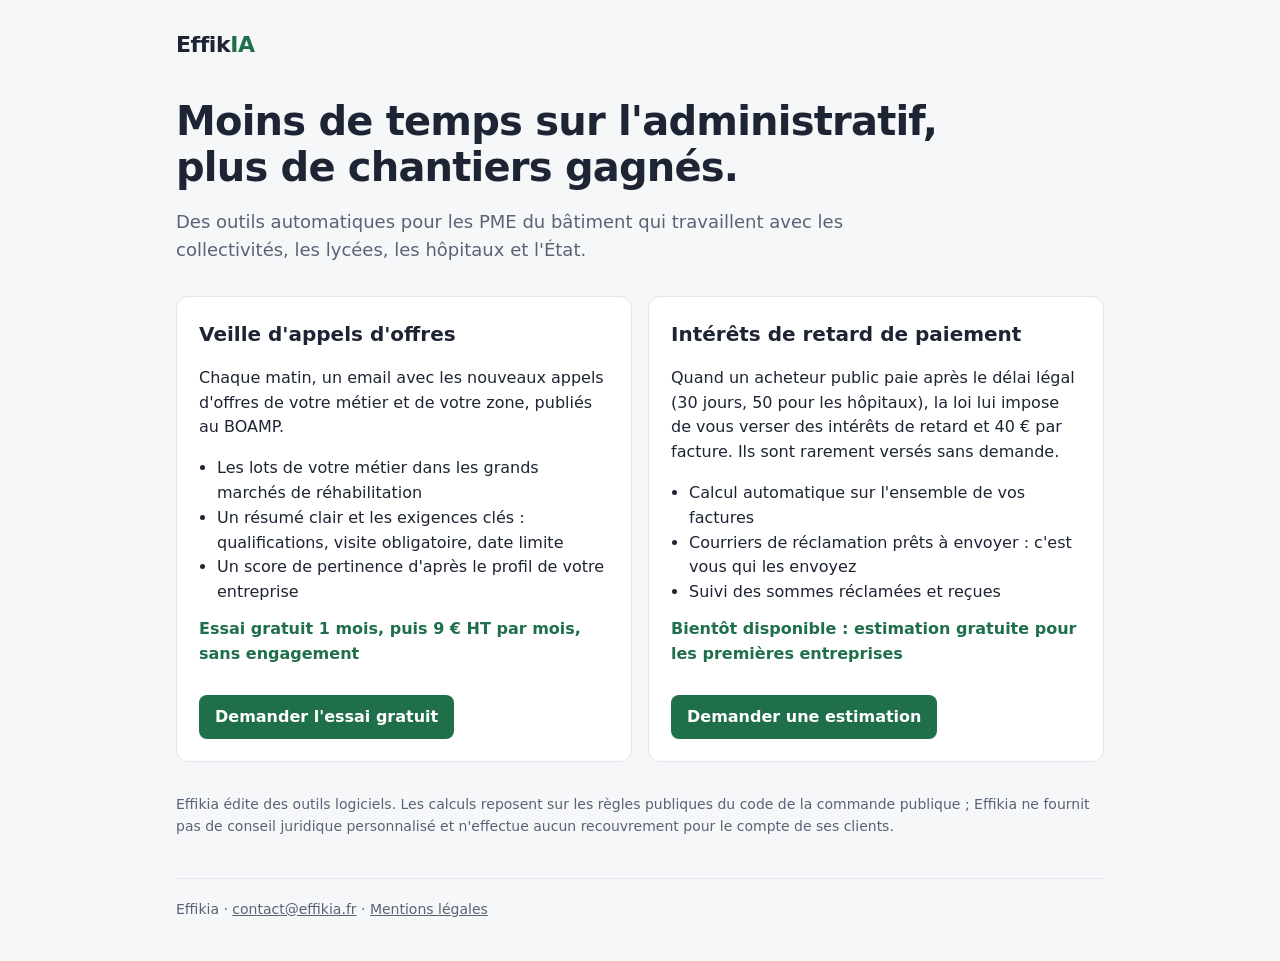
==== index.html @ 9fc9a914 "Add files via upload" ====
<!doctype html>
<html lang="fr">
<head>
<meta charset="utf-8"><meta name="viewport" content="width=device-width,initial-scale=1">
<title>Effikia</title>
<meta name="description" content="Des outils simples pour les PME du bâtiment qui travaillent avec le secteur public : veille d'appels d'offres et intérêts de retard de paiement.">
<link rel="stylesheet" href="style.css">
</head>
<body>
<div class="wrap">
<header><div class="logo">Effik<span>IA</span></div></header>

<h1>Moins de temps sur l'administratif,<br>plus de chantiers gagnés.</h1>
<p class="lead">Des outils automatiques pour les PME du bâtiment qui travaillent avec les collectivités, les lycées, les hôpitaux et l'État.</p>

<div class="grid">
  <section class="card">
    <h2>Veille d'appels d'offres</h2>
    <p>Chaque matin, un email avec les nouveaux appels d'offres de votre métier et de votre zone, publiés au BOAMP.</p>
    <ul>
      <li>Les lots de votre métier dans les grands marchés de réhabilitation</li>
      <li>Un résumé clair et les exigences clés : qualifications, visite obligatoire, date limite</li>
      <li>Un score de pertinence d'après le profil de votre entreprise</li>
    </ul>
    <p class="price">Essai gratuit 1 mois, puis 9 € HT par mois, sans engagement</p>
    <a class="btn" href="mailto:contact@effikia.fr?subject=Essai%20veille%20appels%20d'offres&body=M%C3%A9tier%20%3A%0AD%C3%A9partements%20%3A">Demander l'essai gratuit</a>
  </section>

  <section class="card">
    <h2>Intérêts de retard de paiement</h2>
    <p>Quand un acheteur public paie après le délai légal (30 jours, 50 pour les hôpitaux), la loi lui impose de vous verser des intérêts de retard et 40 € par facture. Ils sont rarement versés sans demande.</p>
    <ul>
      <li>Calcul automatique sur l'ensemble de vos factures</li>
      <li>Courriers de réclamation prêts à envoyer : c'est vous qui les envoyez</li>
      <li>Suivi des sommes réclamées et reçues</li>
    </ul>
    <p class="price">Bientôt disponible : estimation gratuite pour les premières entreprises</p>
    <a class="btn" href="mailto:contact@effikia.fr?subject=Estimation%20int%C3%A9r%C3%AAts%20de%20retard">Demander une estimation</a>
  </section>
</div>

<p class="note">Effikia édite des outils logiciels. Les calculs reposent sur les règles publiques du code de la commande publique ; Effikia ne fournit pas de conseil juridique personnalisé et n'effectue aucun recouvrement pour le compte de ses clients.</p>

<footer>
  Effikia · <a href="mailto:contact@effikia.fr">contact@effikia.fr</a> · <a href="mentions-legales.html">Mentions légales</a>
</footer>
</div>
</body>
</html>
---- style.css ----
:root{--bg:#f6f7f9;--card:#fff;--ink:#1d2433;--muted:#5a6275;--accent:#1f6f4a;--line:#e3e6ec}
@media (prefers-color-scheme:dark){:root{--bg:#12151b;--card:#1b2029;--ink:#e8ebf1;--muted:#a3abbb;--accent:#4cc38a;--line:#2a303b}}
*{box-sizing:border-box}body{margin:0;background:var(--bg);color:var(--ink);font:16px/1.55 system-ui,-apple-system,Segoe UI,Roboto,Arial,sans-serif}
.wrap{max-width:960px;margin:0 auto;padding:0 16px}header{padding:28px 0 8px}.logo{font-weight:800;font-size:22px;letter-spacing:-.02em}.logo span{color:var(--accent)}
h1{font-size:clamp(28px,5vw,40px);line-height:1.15;margin:28px 0 12px;letter-spacing:-.02em}.lead{font-size:18px;color:var(--muted);max-width:680px}
.grid{display:grid;grid-template-columns:repeat(auto-fit,minmax(280px,1fr));gap:16px;margin:32px 0}
.card{background:var(--card);border:1px solid var(--line);border-radius:12px;padding:22px}.card h2{margin:0 0 8px;font-size:20px}
.card ul{padding-left:18px;margin:10px 0}.price{font-weight:700;color:var(--accent);margin-top:12px}
.btn{display:inline-block;background:var(--accent);color:#fff;text-decoration:none;padding:10px 16px;border-radius:8px;font-weight:600;margin-top:12px}
.note{font-size:14px;color:var(--muted)}footer{border-top:1px solid var(--line);margin-top:40px;padding:20px 0 40px;font-size:14px;color:var(--muted)}
footer a{color:inherit}
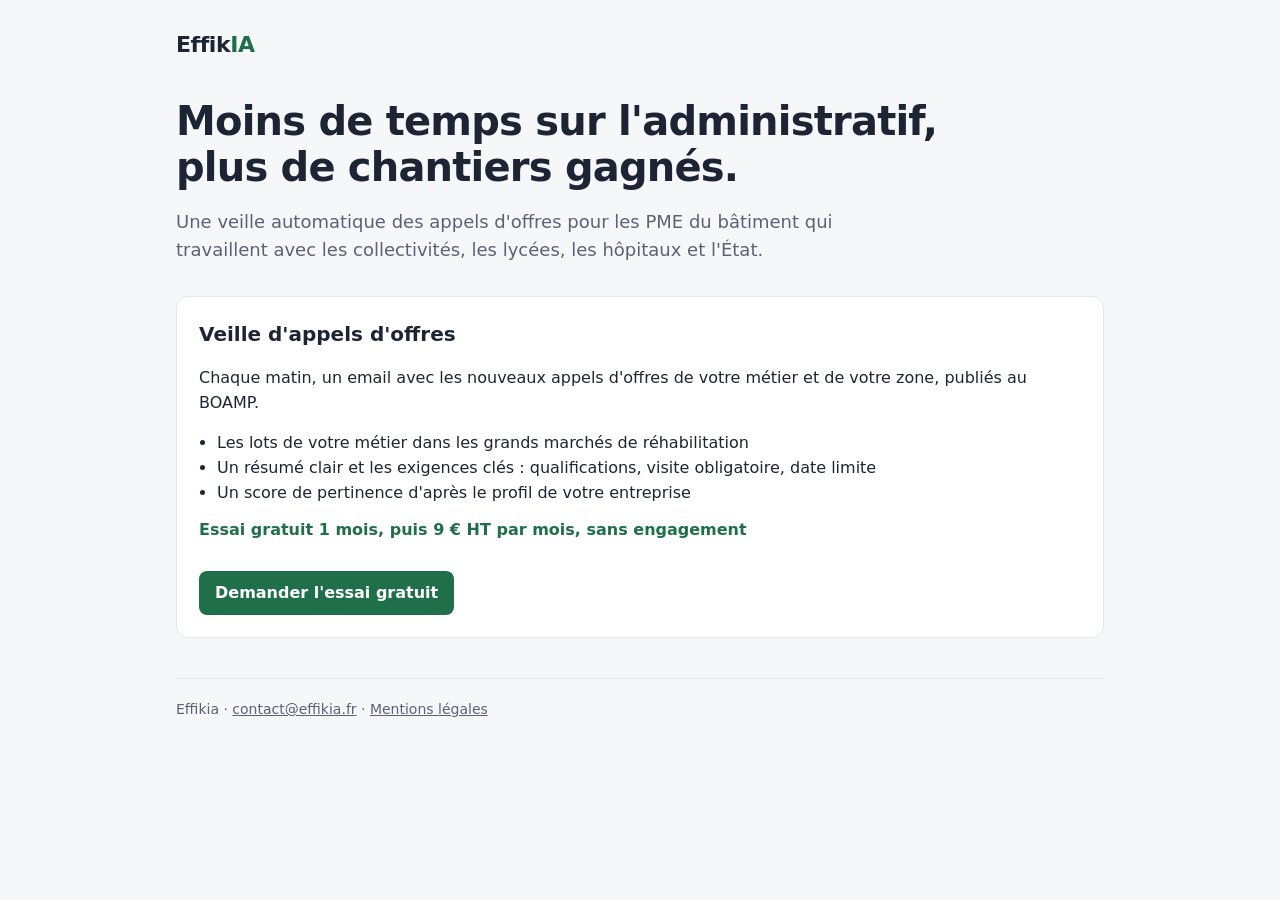
==== commit 647cc4dd: "Focus homepage on public tender monitoring" ====
--- a/index.html
+++ b/index.html
@@ -3,7 +3,7 @@
 <head>
 <meta charset="utf-8"><meta name="viewport" content="width=device-width,initial-scale=1">
 <title>Effikia</title>
-<meta name="description" content="Des outils simples pour les PME du bâtiment qui travaillent avec le secteur public : veille d'appels d'offres et intérêts de retard de paiement.">
+<meta name="description" content="Veille d'appels d'offres pour les PME du bâtiment : recevez chaque matin les opportunités de votre métier et de votre zone, résumées par IA.">
 <link rel="stylesheet" href="style.css">
 </head>
 <body>
@@ -11,7 +11,7 @@
 <header><div class="logo">Effik<span>IA</span></div></header>
 
 <h1>Moins de temps sur l'administratif,<br>plus de chantiers gagnés.</h1>
-<p class="lead">Des outils automatiques pour les PME du bâtiment qui travaillent avec les collectivités, les lycées, les hôpitaux et l'État.</p>
+<p class="lead">Une veille automatique des appels d'offres pour les PME du bâtiment qui travaillent avec les collectivités, les lycées, les hôpitaux et l'État.</p>
 
 <div class="grid">
   <section class="card">
@@ -26,20 +26,10 @@
     <a class="btn" href="mailto:contact@effikia.fr?subject=Essai%20veille%20appels%20d'offres&body=M%C3%A9tier%20%3A%0AD%C3%A9partements%20%3A">Demander l'essai gratuit</a>
   </section>
 
-  <section class="card">
-    <h2>Intérêts de retard de paiement</h2>
-    <p>Quand un acheteur public paie après le délai légal (30 jours, 50 pour les hôpitaux), la loi lui impose de vous verser des intérêts de retard et 40 € par facture. Ils sont rarement versés sans demande.</p>
-    <ul>
-      <li>Calcul automatique sur l'ensemble de vos factures</li>
-      <li>Courriers de réclamation prêts à envoyer : c'est vous qui les envoyez</li>
-      <li>Suivi des sommes réclamées et reçues</li>
-    </ul>
-    <p class="price">Bientôt disponible : estimation gratuite pour les premières entreprises</p>
-    <a class="btn" href="mailto:contact@effikia.fr?subject=Estimation%20int%C3%A9r%C3%AAts%20de%20retard">Demander une estimation</a>
-  </section>
+
 </div>
 
-<p class="note">Effikia édite des outils logiciels. Les calculs reposent sur les règles publiques du code de la commande publique ; Effikia ne fournit pas de conseil juridique personnalisé et n'effectue aucun recouvrement pour le compte de ses clients.</p>
+
 
 <footer>
   Effikia · <a href="mailto:contact@effikia.fr">contact@effikia.fr</a> · <a href="mentions-legales.html">Mentions légales</a>
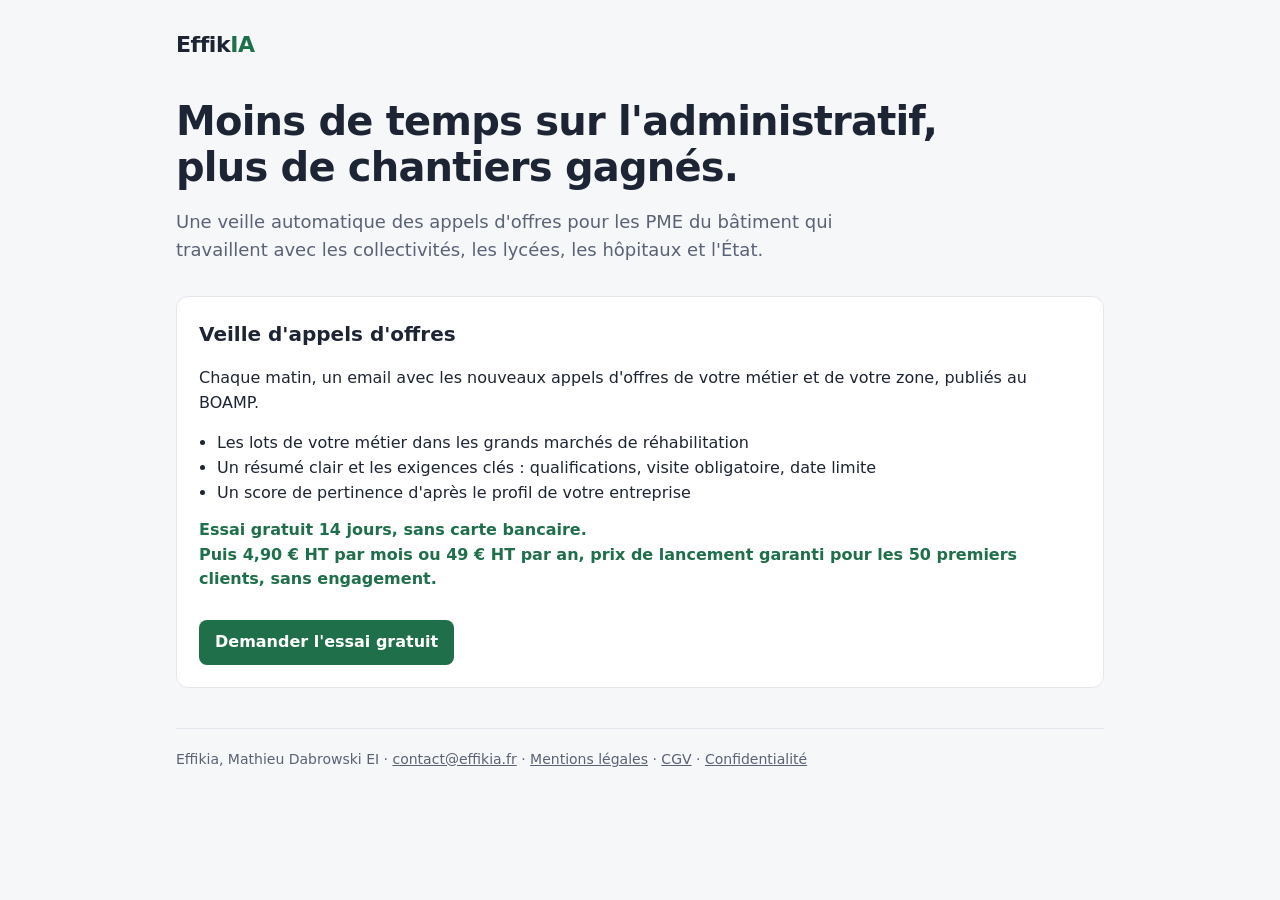
==== commit 3aed02d6: "Add CGV and privacy policy, update legal notice, launch price and footer links" ====
--- a/index.html
+++ b/index.html
@@ -22,7 +22,7 @@
       <li>Un résumé clair et les exigences clés : qualifications, visite obligatoire, date limite</li>
       <li>Un score de pertinence d'après le profil de votre entreprise</li>
     </ul>
-    <p class="price">Essai gratuit 1 mois, puis 9 € HT par mois, sans engagement</p>
+    <p class="price">Essai gratuit 14 jours, sans carte bancaire.<br>Puis 4,90 € HT par mois ou 49 € HT par an, prix de lancement garanti pour les 50 premiers clients, sans engagement.</p>
     <a class="btn" href="mailto:contact@effikia.fr?subject=Essai%20veille%20appels%20d'offres&body=M%C3%A9tier%20%3A%0AD%C3%A9partements%20%3A">Demander l'essai gratuit</a>
   </section>
 
@@ -32,7 +32,7 @@
 
 
 <footer>
-  Effikia · <a href="mailto:contact@effikia.fr">contact@effikia.fr</a> · <a href="mentions-legales.html">Mentions légales</a>
+  Effikia, Mathieu Dabrowski EI · <a href="mailto:contact@effikia.fr">contact@effikia.fr</a> · <a href="mentions-legales.html">Mentions légales</a> · <a href="cgv.html">CGV</a> · <a href="confidentialite.html">Confidentialité</a>
 </footer>
 </div>
 </body>
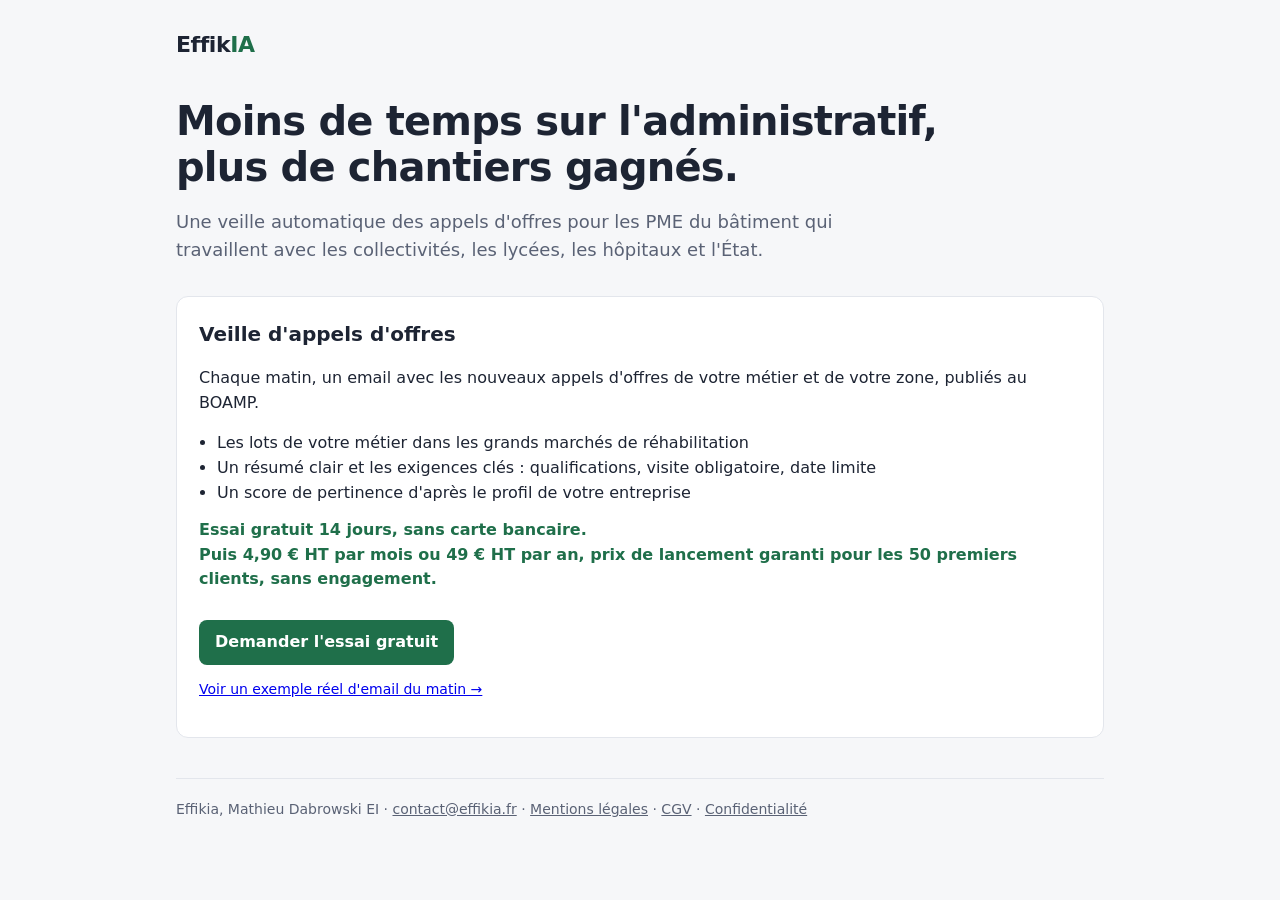
==== commit 0fbd9565: "Lien vers l'exemple réel d'email du matin" ====
--- a/index.html
+++ b/index.html
@@ -24,6 +24,7 @@
     </ul>
     <p class="price">Essai gratuit 14 jours, sans carte bancaire.<br>Puis 4,90 € HT par mois ou 49 € HT par an, prix de lancement garanti pour les 50 premiers clients, sans engagement.</p>
     <a class="btn" href="mailto:contact@effikia.fr?subject=Essai%20veille%20appels%20d'offres&body=M%C3%A9tier%20%3A%0AD%C3%A9partements%20%3A">Demander l'essai gratuit</a>
+    <p class="note"><a href="exemple.html">Voir un exemple réel d'email du matin →</a></p>
   </section>
 
 
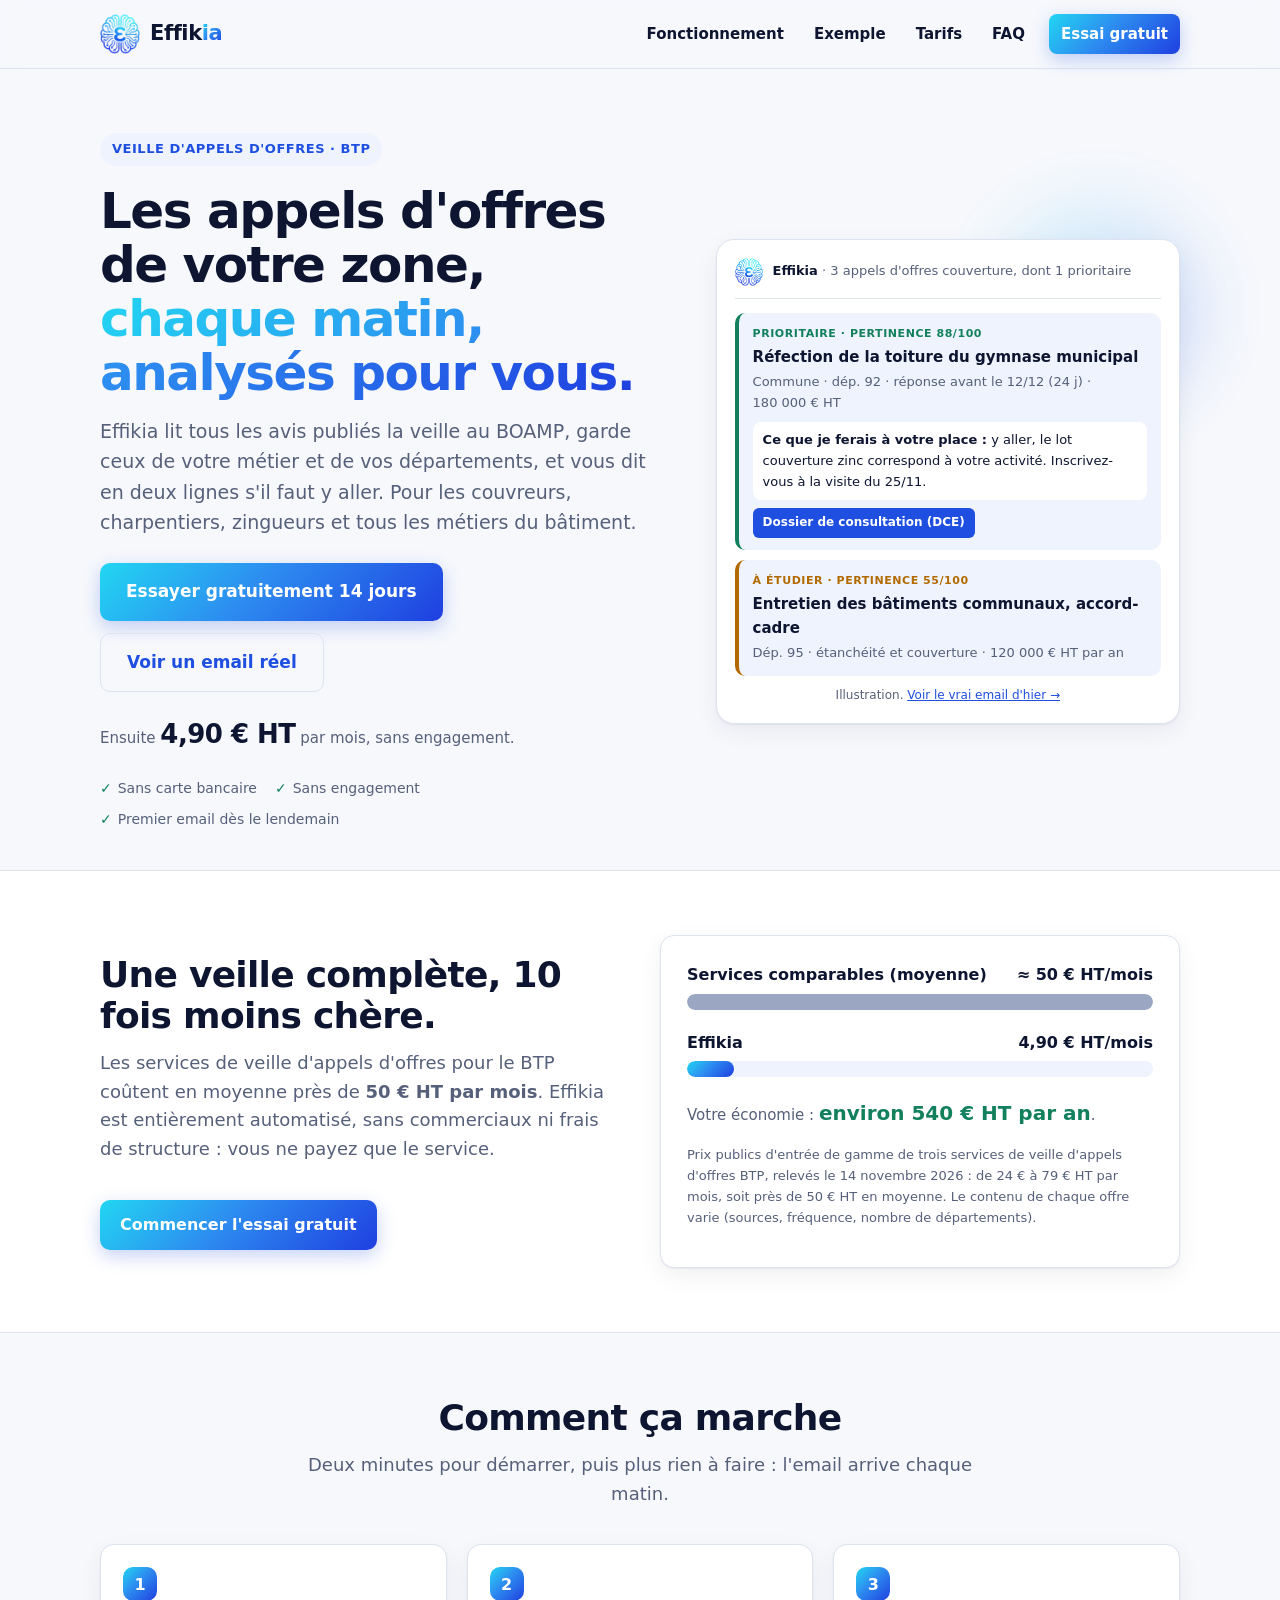
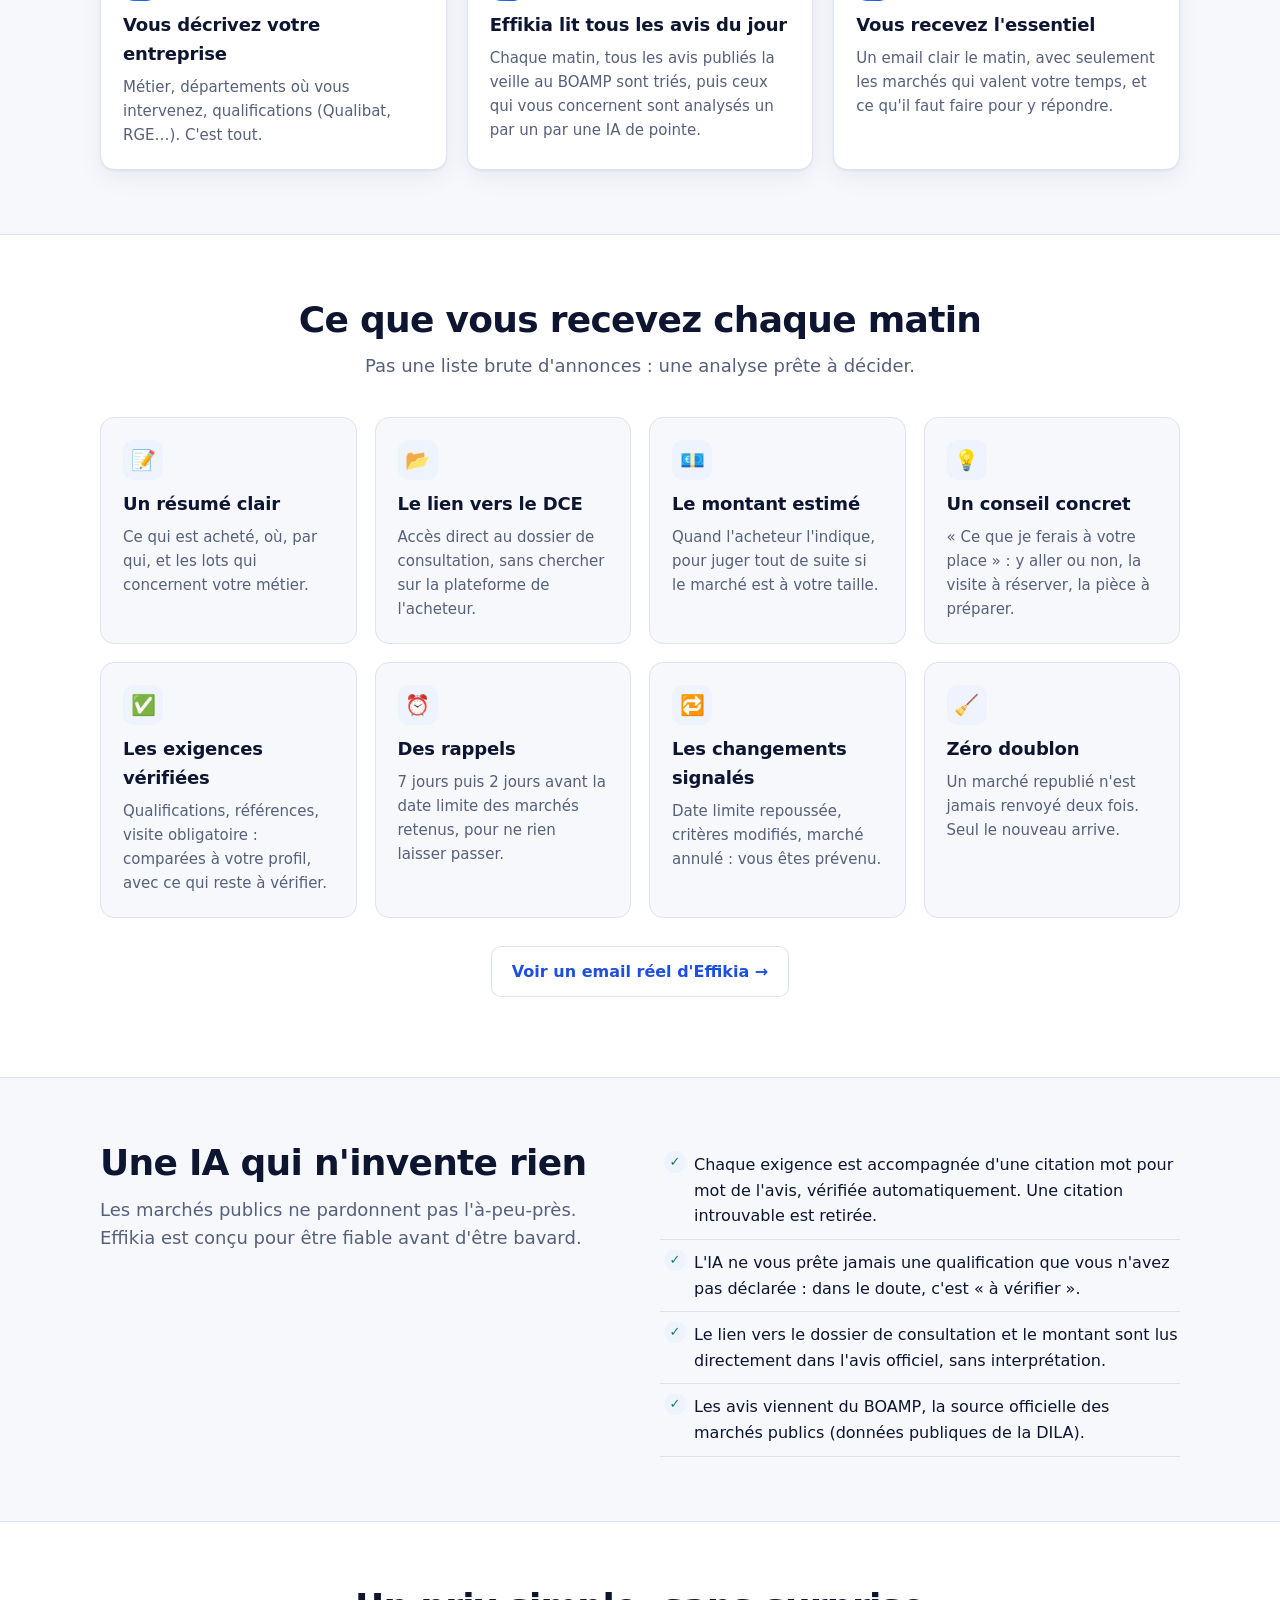
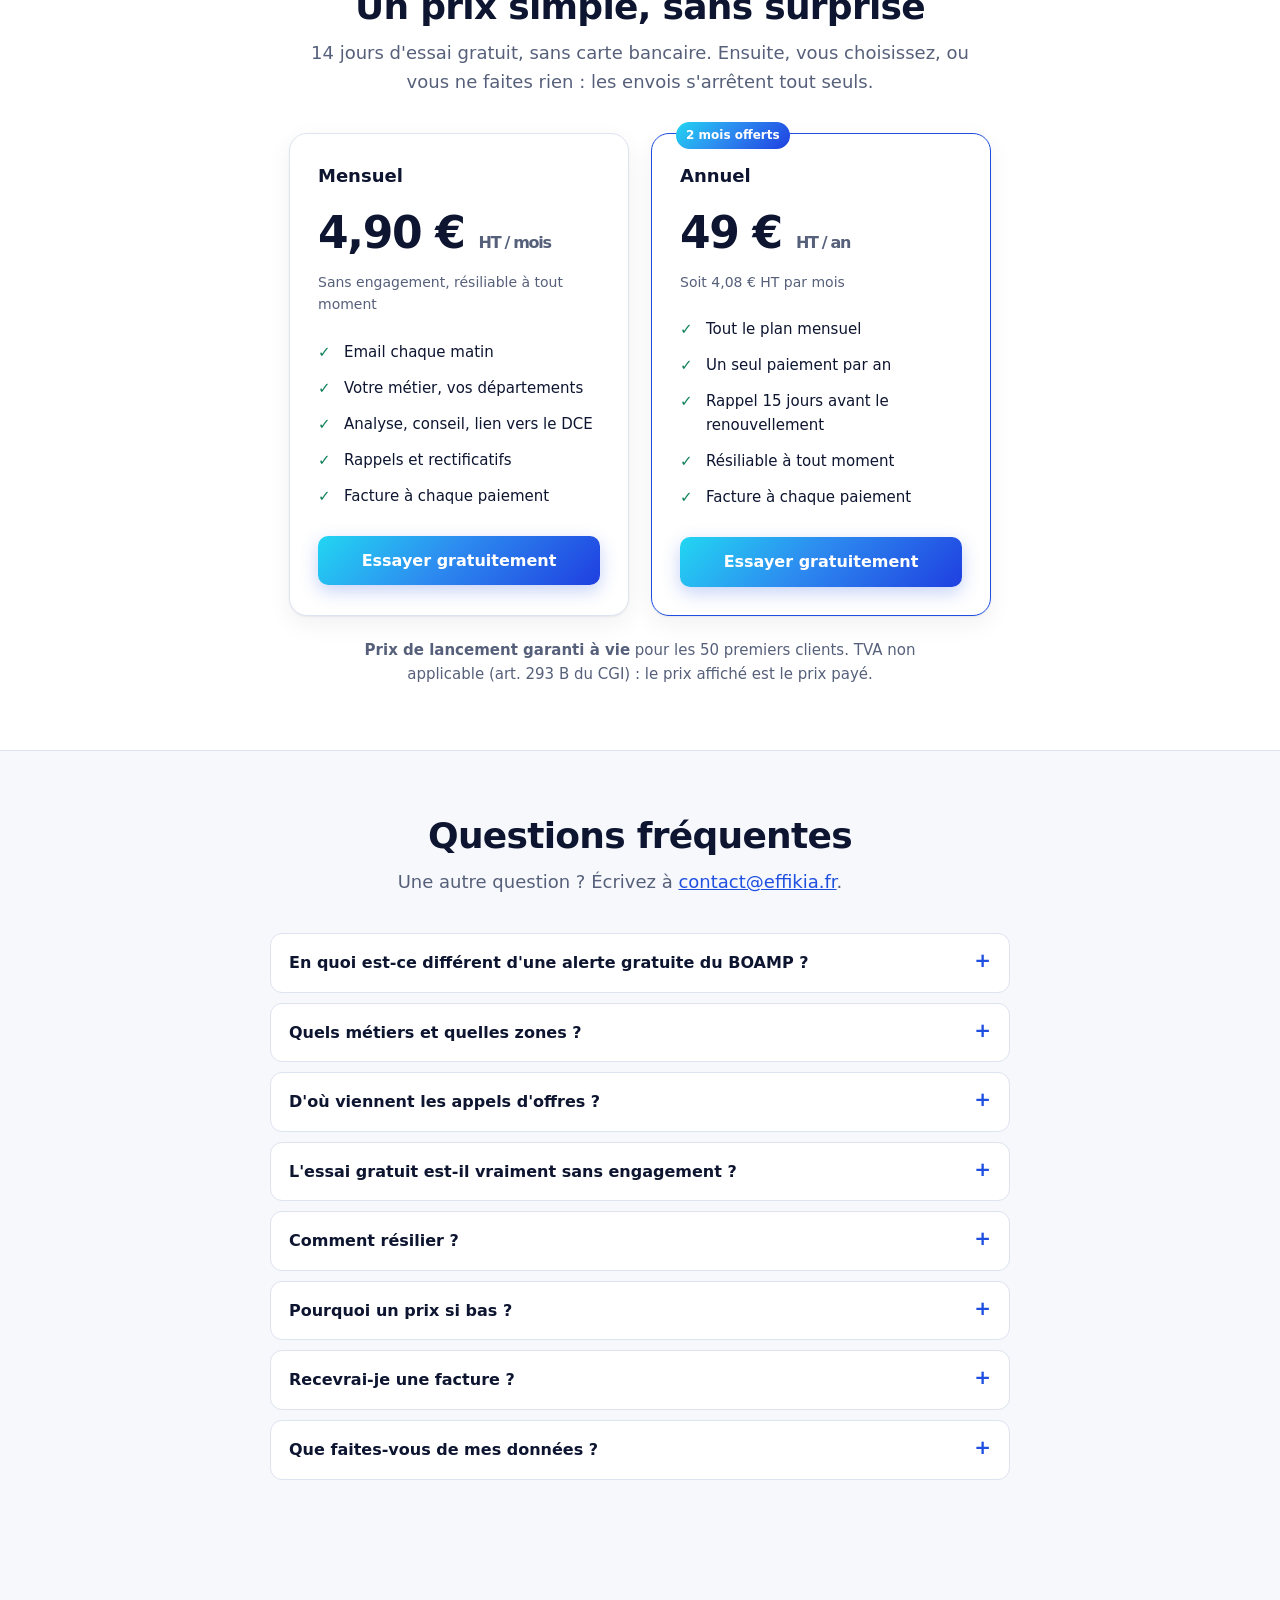
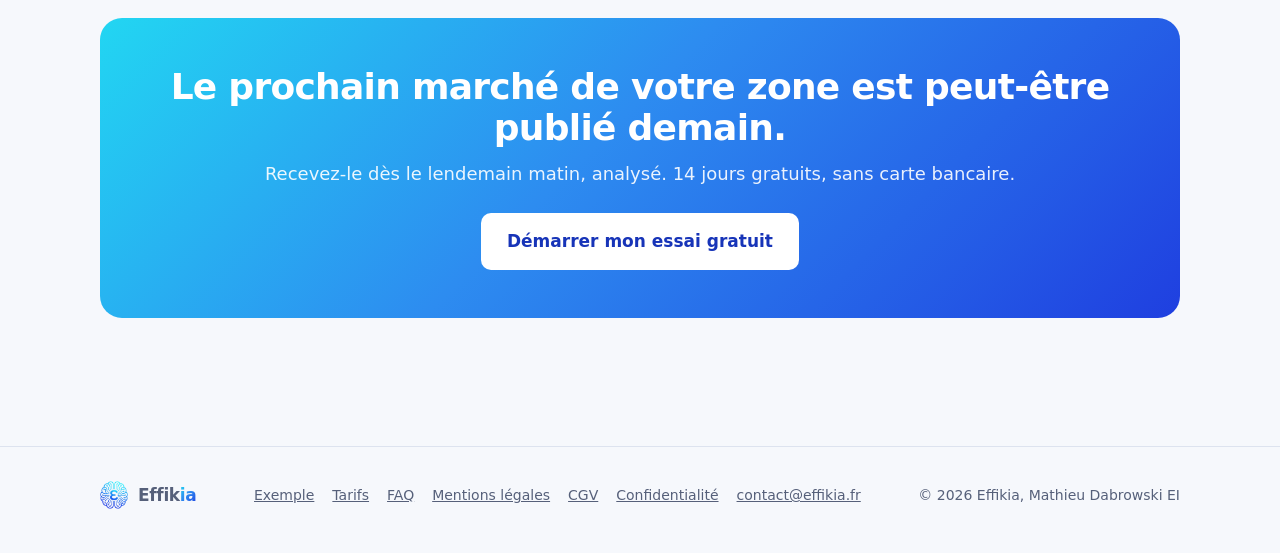
==== commit 93bcacee: "Nouvelle direction artistique : logo, navigation, comparaison de prix, page d'essai Co-Authored-By: " ====
--- a/index.html
+++ b/index.html
@@ -2,39 +2,200 @@
 <html lang="fr">
 <head>
 <meta charset="utf-8"><meta name="viewport" content="width=device-width,initial-scale=1">
-<title>Effikia</title>
-<meta name="description" content="Veille d'appels d'offres pour les PME du bâtiment : recevez chaque matin les opportunités de votre métier et de votre zone, résumées par IA.">
+<title>Effikia · Veille d'appels d'offres BTP à 4,90 € HT par mois</title>
+<meta name="description" content="Chaque matin, les appels d'offres publics de votre métier et de vos départements, analysés par IA : résumé, lien vers le dossier de consultation, exigences et conseil. 4,90 € HT par mois, essai gratuit 14 jours sans carte bancaire.">
+<link rel="icon" type="image/png" sizes="32x32" href="img/favicon-32.png">
+<link rel="apple-touch-icon" href="img/apple-touch-icon.png">
+<meta property="og:title" content="Effikia · Veille d'appels d'offres BTP à 4,90 € HT par mois">
+<meta property="og:description" content="Les appels d'offres de votre métier et de votre zone, chaque matin, analysés pour vous.">
+<meta property="og:image" content="https://effikia.fr/img/logo.png">
 <link rel="stylesheet" href="style.css">
 </head>
 <body>
-<div class="wrap">
-<header><div class="logo">Effik<span>IA</span></div></header>
-
-<h1>Moins de temps sur l'administratif,<br>plus de chantiers gagnés.</h1>
-<p class="lead">Une veille automatique des appels d'offres pour les PME du bâtiment qui travaillent avec les collectivités, les lycées, les hôpitaux et l'État.</p>
-
-<div class="grid">
-  <section class="card">
-    <h2>Veille d'appels d'offres</h2>
-    <p>Chaque matin, un email avec les nouveaux appels d'offres de votre métier et de votre zone, publiés au BOAMP.</p>
-    <ul>
-      <li>Les lots de votre métier dans les grands marchés de réhabilitation</li>
-      <li>Un résumé clair et les exigences clés : qualifications, visite obligatoire, date limite</li>
-      <li>Un score de pertinence d'après le profil de votre entreprise</li>
+<header class="site-header">
+  <div class="wrap">
+    <a class="brand" href="index.html"><img src="img/logo-96.png" alt="" width="40" height="40"><span>Effik<b>ia</b></span></a>
+    <input type="checkbox" id="menu" class="menu-toggle" aria-label="Ouvrir le menu">
+    <label for="menu" class="menu-btn" aria-hidden="true"><span></span><span></span><span></span></label>
+    <nav class="nav" aria-label="Navigation principale">
+      <a href="index.html#fonctionnement">Fonctionnement</a>
+      <a href="exemple.html">Exemple</a>
+      <a href="index.html#tarifs">Tarifs</a>
+      <a href="index.html#faq">FAQ</a>
+      <a class="btn" href="essai.html">Essai gratuit</a>
+    </nav>
+  </div>
+</header>
+
+<main>
+<section class="hero">
+  <div class="wrap">
+    <div>
+      <span class="eyebrow">Veille d'appels d'offres · BTP</span>
+      <h1>Les appels d'offres de votre zone, <span class="accent">chaque matin, analysés pour vous.</span></h1>
+      <p class="lead">Effikia lit tous les avis publiés la veille au BOAMP, garde ceux de votre métier et de vos départements, et vous dit en deux lignes s'il faut y aller. Pour les couvreurs, charpentiers, zingueurs et tous les métiers du bâtiment.</p>
+      <div class="cta-row">
+        <a class="btn lg" href="essai.html">Essayer gratuitement 14 jours</a>
+        <a class="btn ghost lg" href="exemple.html">Voir un email réel</a>
+      </div>
+      <p class="price-tag">Ensuite <strong>4,90&nbsp;€&nbsp;HT</strong> par mois, sans engagement.</p>
+      <ul class="reassure">
+        <li>Sans carte bancaire</li><li>Sans engagement</li><li>Premier email dès le lendemain</li>
+      </ul>
+    </div>
+    <div class="mock" aria-label="Aperçu d'un email du matin (illustration)">
+      <div class="mock-head"><img src="img/logo-96.png" alt=""><div><b>Effikia</b> · 3 appels d'offres couverture, dont 1 prioritaire</div></div>
+      <div class="tender">
+        <div class="tag">PRIORITAIRE · PERTINENCE 88/100</div>
+        <div class="t">Réfection de la toiture du gymnase municipal</div>
+        <div class="m">Commune · dép. 92 · réponse avant le 12/12 (24 j) · 180&nbsp;000&nbsp;€&nbsp;HT</div>
+        <div class="advice"><b>Ce que je ferais à votre place :</b> y aller, le lot couverture zinc correspond à votre activité. Inscrivez-vous à la visite du 25/11.</div>
+        <span class="dce">Dossier de consultation (DCE)</span>
+      </div>
+      <div class="tender warn">
+        <div class="tag">À ÉTUDIER · PERTINENCE 55/100</div>
+        <div class="t">Entretien des bâtiments communaux, accord-cadre</div>
+        <div class="m">Dép. 95 · étanchéité et couverture · 120&nbsp;000&nbsp;€&nbsp;HT par an</div>
+      </div>
+      <p class="mock-note">Illustration. <a href="exemple.html">Voir le vrai email d'hier →</a></p>
+    </div>
+  </div>
+</section>
+
+<section class="block alt" id="prix">
+  <div class="wrap compare">
+    <div>
+      <h2>Une veille complète, 10 fois moins chère.</h2>
+      <p class="section-lead">Les services de veille d'appels d'offres pour le BTP coûtent en moyenne près de <strong>50&nbsp;€&nbsp;HT par mois</strong>. Effikia est entièrement automatisé, sans commerciaux ni frais de structure : vous ne payez que le service.</p>
+      <a class="btn" href="essai.html">Commencer l'essai gratuit</a>
+    </div>
+    <div class="bars">
+      <div class="bar">
+        <div class="bar-label"><span>Services comparables (moyenne)</span><span>≈ 50&nbsp;€&nbsp;HT/mois</span></div>
+        <div class="bar-track"><div class="bar-fill" style="width:100%"></div></div>
+      </div>
+      <div class="bar">
+        <div class="bar-label"><span>Effikia</span><span>4,90&nbsp;€&nbsp;HT/mois</span></div>
+        <div class="bar-track"><div class="bar-fill us" style="width:10%"></div></div>
+      </div>
+      <p class="saving">Votre économie : <strong>environ 540&nbsp;€&nbsp;HT par an</strong>.</p>
+      <p class="fineprint">Prix publics d'entrée de gamme de trois services de veille d'appels d'offres BTP, relevés le 14&nbsp;novembre&nbsp;2026 : de 24&nbsp;€ à 79&nbsp;€ HT par mois, soit près de 50&nbsp;€ HT en moyenne. Le contenu de chaque offre varie (sources, fréquence, nombre de départements).</p>
+    </div>
+  </div>
+</section>
+
+<section class="block" id="fonctionnement">
+  <div class="wrap">
+    <div class="center">
+      <h2>Comment ça marche</h2>
+      <p class="section-lead">Deux minutes pour démarrer, puis plus rien à faire : l'email arrive chaque matin.</p>
+    </div>
+    <div class="grid3">
+      <div class="card"><div class="num">1</div><h3>Vous décrivez votre entreprise</h3><p>Métier, départements où vous intervenez, qualifications (Qualibat, RGE…). C'est tout.</p></div>
+      <div class="card"><div class="num">2</div><h3>Effikia lit tous les avis du jour</h3><p>Chaque matin, tous les avis publiés la veille au BOAMP sont triés, puis ceux qui vous concernent sont analysés un par un par une IA de pointe.</p></div>
+      <div class="card"><div class="num">3</div><h3>Vous recevez l'essentiel</h3><p>Un email clair le matin, avec seulement les marchés qui valent votre temps, et ce qu'il faut faire pour y répondre.</p></div>
+    </div>
+  </div>
+</section>
+
+<section class="block alt" id="contenu">
+  <div class="wrap">
+    <div class="center">
+      <h2>Ce que vous recevez chaque matin</h2>
+      <p class="section-lead">Pas une liste brute d'annonces : une analyse prête à décider.</p>
+    </div>
+    <div class="grid4">
+      <div class="card"><div class="ico">📝</div><h3>Un résumé clair</h3><p>Ce qui est acheté, où, par qui, et les lots qui concernent votre métier.</p></div>
+      <div class="card"><div class="ico">📂</div><h3>Le lien vers le DCE</h3><p>Accès direct au dossier de consultation, sans chercher sur la plateforme de l'acheteur.</p></div>
+      <div class="card"><div class="ico">💶</div><h3>Le montant estimé</h3><p>Quand l'acheteur l'indique, pour juger tout de suite si le marché est à votre taille.</p></div>
+      <div class="card"><div class="ico">💡</div><h3>Un conseil concret</h3><p>« Ce que je ferais à votre place » : y aller ou non, la visite à réserver, la pièce à préparer.</p></div>
+      <div class="card"><div class="ico">✅</div><h3>Les exigences vérifiées</h3><p>Qualifications, références, visite obligatoire : comparées à votre profil, avec ce qui reste à vérifier.</p></div>
+      <div class="card"><div class="ico">⏰</div><h3>Des rappels</h3><p>7 jours puis 2 jours avant la date limite des marchés retenus, pour ne rien laisser passer.</p></div>
+      <div class="card"><div class="ico">🔁</div><h3>Les changements signalés</h3><p>Date limite repoussée, critères modifiés, marché annulé : vous êtes prévenu.</p></div>
+      <div class="card"><div class="ico">🧹</div><h3>Zéro doublon</h3><p>Un marché republié n'est jamais renvoyé deux fois. Seul le nouveau arrive.</p></div>
+    </div>
+    <p class="center" style="margin-top:28px"><a class="btn ghost" href="exemple.html">Voir un email réel d'Effikia →</a></p>
+  </div>
+</section>
+
+<section class="block" id="fiabilite">
+  <div class="wrap trust">
+    <div>
+      <h2>Une IA qui n'invente rien</h2>
+      <p class="section-lead">Les marchés publics ne pardonnent pas l'à-peu-près. Effikia est conçu pour être fiable avant d'être bavard.</p>
+    </div>
+    <ul class="checklist">
+      <li>Chaque exigence est accompagnée d'une citation mot pour mot de l'avis, vérifiée automatiquement. Une citation introuvable est retirée.</li>
+      <li>L'IA ne vous prête jamais une qualification que vous n'avez pas déclarée : dans le doute, c'est « à vérifier ».</li>
+      <li>Le lien vers le dossier de consultation et le montant sont lus directement dans l'avis officiel, sans interprétation.</li>
+      <li>Les avis viennent du BOAMP, la source officielle des marchés publics (données publiques de la DILA).</li>
     </ul>
-    <p class="price">Essai gratuit 14 jours, sans carte bancaire.<br>Puis 4,90 € HT par mois ou 49 € HT par an, prix de lancement garanti pour les 50 premiers clients, sans engagement.</p>
-    <a class="btn" href="mailto:contact@effikia.fr?subject=Essai%20veille%20appels%20d'offres&body=M%C3%A9tier%20%3A%0AD%C3%A9partements%20%3A">Demander l'essai gratuit</a>
-    <p class="note"><a href="exemple.html">Voir un exemple réel d'email du matin →</a></p>
-  </section>
-
-
-</div>
-
-
-
-<footer>
-  Effikia, Mathieu Dabrowski EI · <a href="mailto:contact@effikia.fr">contact@effikia.fr</a> · <a href="mentions-legales.html">Mentions légales</a> · <a href="cgv.html">CGV</a> · <a href="confidentialite.html">Confidentialité</a>
+  </div>
+</section>
+
+<section class="block alt" id="tarifs">
+  <div class="wrap">
+    <div class="center">
+      <h2>Un prix simple, sans surprise</h2>
+      <p class="section-lead">14 jours d'essai gratuit, sans carte bancaire. Ensuite, vous choisissez, ou vous ne faites rien : les envois s'arrêtent tout seuls.</p>
+    </div>
+    <div class="plans">
+      <div class="plan">
+        <h3>Mensuel</h3>
+        <p class="amount">4,90&nbsp;€ <small>HT / mois</small></p>
+        <p class="sub">Sans engagement, résiliable à tout moment</p>
+        <ul><li>Email chaque matin</li><li>Votre métier, vos départements</li><li>Analyse, conseil, lien vers le DCE</li><li>Rappels et rectificatifs</li><li>Facture à chaque paiement</li></ul>
+        <a class="btn" href="essai.html">Essayer gratuitement</a>
+      </div>
+      <div class="plan best">
+        <span class="badge">2 mois offerts</span>
+        <h3>Annuel</h3>
+        <p class="amount">49&nbsp;€ <small>HT / an</small></p>
+        <p class="sub">Soit 4,08&nbsp;€ HT par mois</p>
+        <ul><li>Tout le plan mensuel</li><li>Un seul paiement par an</li><li>Rappel 15 jours avant le renouvellement</li><li>Résiliable à tout moment</li><li>Facture à chaque paiement</li></ul>
+        <a class="btn" href="essai.html">Essayer gratuitement</a>
+      </div>
+    </div>
+    <p class="launch"><strong>Prix de lancement garanti à vie</strong> pour les 50 premiers clients. TVA non applicable (art. 293 B du CGI) : le prix affiché est le prix payé.</p>
+  </div>
+</section>
+
+<section class="block" id="faq">
+  <div class="wrap narrow faq">
+    <h2 class="center">Questions fréquentes</h2>
+    <p class="section-lead center">Une autre question ? Écrivez à <a href="mailto:contact@effikia.fr">contact@effikia.fr</a>.</p>
+    <details><summary>En quoi est-ce différent d'une alerte gratuite du BOAMP ?</summary><p>Une alerte gratuite envoie tout ce qui contient un mot-clé, y compris les marchés hors de votre zone, trop gros ou sans rapport avec votre métier. Effikia lit chaque avis, écarte ce qui ne vous concerne pas, et vous explique pourquoi les autres valent le coup, avec le lien vers le dossier et ce qu'il faut préparer.</p></details>
+    <details><summary>Quels métiers et quelles zones ?</summary><p>Effikia est spécialisé dans la couverture, la charpente et la zinguerie, et couvre aussi le bâtiment tous métiers. Vous choisissez jusqu'à 15 départements, en France métropolitaine et dans les départements d'outre-mer.</p></details>
+    <details><summary>D'où viennent les appels d'offres ?</summary><p>Du BOAMP, le Bulletin officiel des annonces des marchés publics, où sont publiés les marchés publics à partir de 90&nbsp;000&nbsp;€ HT ainsi que de nombreux marchés plus petits. Ce sont des données publiques de la DILA.</p></details>
+    <details><summary>L'essai gratuit est-il vraiment sans engagement ?</summary><p>Oui. Aucune carte bancaire n'est demandée. Deux jours avant la fin, vous recevez un bilan de votre essai. Si vous ne souhaitez pas continuer, il n'y a rien à faire : les envois s'arrêtent d'eux-mêmes.</p></details>
+    <details><summary>Comment résilier ?</summary><p>À tout moment : le lien « Me désabonner » en bas de chaque email prépare la demande, il suffit de l'envoyer. Les abonnés peuvent aussi résilier depuis leur espace de gestion d'abonnement. La résiliation prend effet à la fin de la période déjà payée.</p></details>
+    <details><summary>Pourquoi un prix si bas ?</summary><p>Parce qu'Effikia est entièrement automatisé : pas de commerciaux, pas de bureaux, pas de frais d'agence. Une même analyse d'avis sert à plusieurs entreprises, ce qui divise les coûts. Vous ne payez que le service.</p></details>
+    <details><summary>Recevrai-je une facture ?</summary><p>Oui, une facture conforme est envoyée automatiquement à chaque paiement, par carte bancaire via Stripe.</p></details>
+    <details><summary>Que faites-vous de mes données ?</summary><p>Elles servent uniquement à préparer votre email : elles ne sont jamais vendues. Le détail figure dans notre <a href="confidentialite.html">politique de confidentialité</a>.</p></details>
+  </div>
+</section>
+
+<section class="block">
+  <div class="wrap">
+    <div class="final">
+      <h2>Le prochain marché de votre zone est peut-être publié demain.</h2>
+      <p>Recevez-le dès le lendemain matin, analysé. 14 jours gratuits, sans carte bancaire.</p>
+      <a class="btn lg" href="essai.html">Démarrer mon essai gratuit</a>
+    </div>
+  </div>
+</section>
+</main>
+
+<footer class="site-footer">
+  <div class="wrap">
+    <a class="brand" href="index.html"><img src="img/logo-96.png" alt="" width="28" height="28"><span>Effik<b>ia</b></span></a>
+    <nav aria-label="Liens légaux">
+      <a href="exemple.html">Exemple</a><a href="index.html#tarifs">Tarifs</a><a href="index.html#faq">FAQ</a>
+      <a href="mentions-legales.html">Mentions légales</a><a href="cgv.html">CGV</a><a href="confidentialite.html">Confidentialité</a>
+      <a href="mailto:contact@effikia.fr">contact@effikia.fr</a>
+    </nav>
+    <span>© 2026 Effikia, Mathieu Dabrowski EI</span>
+  </div>
 </footer>
-</div>
 </body>
 </html>
--- a/style.css
+++ b/style.css
@@ -1,11 +1,187 @@
-:root{--bg:#f6f7f9;--card:#fff;--ink:#1d2433;--muted:#5a6275;--accent:#1f6f4a;--line:#e3e6ec}
-@media (prefers-color-scheme:dark){:root{--bg:#12151b;--card:#1b2029;--ink:#e8ebf1;--muted:#a3abbb;--accent:#4cc38a;--line:#2a303b}}
-*{box-sizing:border-box}body{margin:0;background:var(--bg);color:var(--ink);font:16px/1.55 system-ui,-apple-system,Segoe UI,Roboto,Arial,sans-serif}
-.wrap{max-width:960px;margin:0 auto;padding:0 16px}header{padding:28px 0 8px}.logo{font-weight:800;font-size:22px;letter-spacing:-.02em}.logo span{color:var(--accent)}
-h1{font-size:clamp(28px,5vw,40px);line-height:1.15;margin:28px 0 12px;letter-spacing:-.02em}.lead{font-size:18px;color:var(--muted);max-width:680px}
-.grid{display:grid;grid-template-columns:repeat(auto-fit,minmax(280px,1fr));gap:16px;margin:32px 0}
-.card{background:var(--card);border:1px solid var(--line);border-radius:12px;padding:22px}.card h2{margin:0 0 8px;font-size:20px}
-.card ul{padding-left:18px;margin:10px 0}.price{font-weight:700;color:var(--accent);margin-top:12px}
-.btn{display:inline-block;background:var(--accent);color:#fff;text-decoration:none;padding:10px 16px;border-radius:8px;font-weight:600;margin-top:12px}
-.note{font-size:14px;color:var(--muted)}footer{border-top:1px solid var(--line);margin-top:40px;padding:20px 0 40px;font-size:14px;color:var(--muted)}
-footer a{color:inherit}
+/* Effikia — charte : bleu électrique et cyan du logo (option 1). */
+:root {
+  --bg: #f6f8fc; --surface: #ffffff; --surface-2: #eef3fd; --ink: #0d1530; --muted: #56607a; --line: #dde3ef;
+  --blue: #1f4fe0; --blue-strong: #1734b8; --cyan: #1ec8ef; --good: #12805c; --warn: #b26a00; --bad: #b4232c;
+  --grad: linear-gradient(135deg, #22d6f2 0%, #2d8cf0 45%, #1f3fe0 100%);
+  --shadow: 0 1px 2px rgba(13, 21, 48, .06), 0 8px 24px rgba(13, 21, 48, .06);
+  --radius: 14px;
+}
+@media (prefers-color-scheme: dark) {
+  :root:not([data-theme="light"]) {
+    --bg: #0a1022; --surface: #111a33; --surface-2: #152246; --ink: #e8eefc; --muted: #9aa6c2; --line: #24314f;
+    --blue: #5b8cff; --blue-strong: #8fb0ff; --cyan: #4fdaf6; --good: #3fcf96; --warn: #f0b04f; --bad: #ff7d86;
+    --shadow: 0 1px 2px rgba(0, 0, 0, .3), 0 8px 24px rgba(0, 0, 0, .25);
+  }
+}
+:root[data-theme="dark"] {
+  --bg: #0a1022; --surface: #111a33; --surface-2: #152246; --ink: #e8eefc; --muted: #9aa6c2; --line: #24314f;
+  --blue: #5b8cff; --blue-strong: #8fb0ff; --cyan: #4fdaf6; --good: #3fcf96; --warn: #f0b04f; --bad: #ff7d86;
+}
+
+* { box-sizing: border-box; }
+html { scroll-behavior: smooth; scroll-padding-top: 80px; }
+body { margin: 0; background: var(--bg); color: var(--ink);
+  font: 16px/1.6 system-ui, -apple-system, "Segoe UI", Roboto, "Helvetica Neue", Arial, sans-serif; }
+a { color: var(--blue); }
+img { max-width: 100%; height: auto; }
+.wrap { max-width: 1120px; margin: 0 auto; padding: 0 20px; }
+.narrow { max-width: 780px; }
+
+/* ---- header / navigation ---- */
+.site-header { position: sticky; top: 0; z-index: 10; background: color-mix(in srgb, var(--bg) 88%, transparent);
+  backdrop-filter: saturate(160%) blur(10px); border-bottom: 1px solid var(--line); }
+.site-header .wrap { display: flex; align-items: center; gap: 24px; height: 68px; }
+.brand { display: flex; align-items: center; gap: 10px; color: var(--ink); text-decoration: none; font-weight: 800;
+  font-size: 21px; letter-spacing: -.02em; }
+.brand img { width: 40px; height: 40px; }
+.brand b { background: var(--grad); -webkit-background-clip: text; background-clip: text; color: transparent; }
+.nav { display: flex; align-items: center; gap: 6px; margin-left: auto; }
+.nav a { color: var(--ink); text-decoration: none; font-weight: 550; font-size: 15px; padding: 8px 12px; border-radius: 8px; }
+.nav a:hover { background: var(--surface-2); }
+.nav a.btn { color: #fff; margin-left: 6px; }
+.menu-toggle { display: none; }
+.menu-btn { display: none; margin-left: auto; cursor: pointer; padding: 8px; border-radius: 8px; }
+.menu-btn span { display: block; width: 22px; height: 2px; background: var(--ink); margin: 5px 0; border-radius: 2px; }
+@media (max-width: 860px) {
+  .menu-btn { display: block; }
+  .nav { display: none; position: absolute; top: 68px; left: 0; right: 0; flex-direction: column; align-items: stretch;
+    background: var(--surface); border-bottom: 1px solid var(--line); padding: 10px 20px 18px; gap: 2px; box-shadow: var(--shadow); }
+  .nav a { padding: 12px; font-size: 16px; }
+  .nav a.btn { margin: 8px 0 0; text-align: center; }
+  .menu-toggle:checked ~ .nav { display: flex; }
+}
+
+/* ---- buttons ---- */
+.btn { display: inline-flex; align-items: center; justify-content: center; gap: 8px; background: var(--grad); color: #fff;
+  text-decoration: none; font-weight: 700; padding: 12px 20px; border-radius: 10px; border: 0; cursor: pointer;
+  box-shadow: 0 6px 18px rgba(31, 79, 224, .25); font: inherit; font-weight: 700; }
+.btn:hover { filter: brightness(1.06); }
+.btn.lg { padding: 15px 26px; font-size: 17px; }
+.btn.ghost { background: transparent; color: var(--blue); box-shadow: none; border: 1.5px solid var(--line); }
+.btn.ghost:hover { border-color: var(--blue); background: var(--surface-2); filter: none; }
+
+/* ---- hero ---- */
+.hero { padding: 64px 0 40px; overflow: hidden; }
+.hero .wrap { display: grid; grid-template-columns: 1.1fr .9fr; gap: 48px; align-items: center; }
+.eyebrow { display: inline-flex; gap: 8px; align-items: center; font-size: 13px; font-weight: 700; letter-spacing: .04em;
+  text-transform: uppercase; color: var(--blue); background: var(--surface-2); padding: 6px 12px; border-radius: 99px; }
+h1 { font-size: clamp(32px, 5vw, 50px); line-height: 1.08; letter-spacing: -.03em; margin: 18px 0 16px; }
+h1 .accent { background: var(--grad); -webkit-background-clip: text; background-clip: text; color: transparent; }
+.lead { font-size: 19px; color: var(--muted); max-width: 600px; margin: 0 0 26px; }
+.cta-row { display: flex; flex-wrap: wrap; gap: 12px; align-items: center; }
+.reassure { display: flex; flex-wrap: wrap; gap: 8px 18px; margin: 22px 0 0; padding: 0; list-style: none; color: var(--muted); font-size: 14px; }
+.reassure li::before { content: "✓"; color: var(--good); font-weight: 800; margin-right: 6px; }
+.price-tag { margin: 22px 0 0; font-size: 15px; color: var(--muted); }
+.price-tag strong { font-size: 26px; color: var(--ink); letter-spacing: -.02em; }
+
+/* email mock-up in the hero */
+.mock { background: var(--surface); border: 1px solid var(--line); border-radius: 18px; box-shadow: var(--shadow); padding: 18px; position: relative; }
+.mock::before { content: ""; position: absolute; inset: -40px -30px auto auto; width: 220px; height: 220px; border-radius: 50%;
+  background: var(--grad); opacity: .14; filter: blur(30px); z-index: -1; }
+.mock-head { display: flex; align-items: center; gap: 10px; font-size: 13px; color: var(--muted); border-bottom: 1px solid var(--line); padding-bottom: 12px; margin-bottom: 14px; }
+.mock-head img { width: 28px; height: 28px; }
+.mock-head b { color: var(--ink); }
+.tender { border-left: 4px solid var(--good); background: var(--surface-2); border-radius: 10px; padding: 12px 14px; margin-bottom: 10px; }
+.tender.warn { border-left-color: var(--warn); }
+.tender .tag { font-size: 11px; font-weight: 800; letter-spacing: .05em; color: var(--good); }
+.tender.warn .tag { color: var(--warn); }
+.tender .t { font-weight: 700; margin: 3px 0; font-size: 15px; }
+.tender .m { font-size: 13px; color: var(--muted); }
+.tender .advice { font-size: 13px; margin-top: 8px; background: var(--surface); border-radius: 8px; padding: 8px 10px; }
+.tender .dce { display: inline-block; margin-top: 8px; font-size: 12px; font-weight: 700; color: #fff; background: var(--blue); padding: 5px 10px; border-radius: 6px; }
+.mock-note { font-size: 12px; color: var(--muted); text-align: center; margin: 8px 0 0; }
+
+/* ---- sections ---- */
+section.block { padding: 64px 0; }
+section.alt { background: var(--surface); border-top: 1px solid var(--line); border-bottom: 1px solid var(--line); }
+h2 { font-size: clamp(26px, 3.4vw, 36px); line-height: 1.15; letter-spacing: -.02em; margin: 0 0 12px; }
+.section-lead { color: var(--muted); font-size: 18px; max-width: 700px; margin: 0 0 36px; }
+.center { text-align: center; }
+.center .section-lead { margin-left: auto; margin-right: auto; }
+
+/* price comparison */
+.compare { display: grid; grid-template-columns: 1fr 1fr; gap: 40px; align-items: center; }
+.bars { background: var(--surface); border: 1px solid var(--line); border-radius: var(--radius); padding: 26px; box-shadow: var(--shadow); }
+.bar { margin: 0 0 20px; }
+.bar-label { display: flex; justify-content: space-between; font-weight: 650; margin-bottom: 6px; }
+.bar-track { height: 16px; background: var(--surface-2); border-radius: 99px; overflow: hidden; }
+.bar-fill { height: 100%; border-radius: 99px; background: #9aa6c2; }
+.bar-fill.us { background: var(--grad); }
+.saving { font-size: 15px; color: var(--muted); margin: 6px 0 0; }
+.saving strong { color: var(--good); font-size: 20px; }
+.fineprint { font-size: 13px; color: var(--muted); margin-top: 16px; }
+
+/* steps and features */
+.grid3 { display: grid; grid-template-columns: repeat(3, 1fr); gap: 20px; }
+.grid4 { display: grid; grid-template-columns: repeat(4, 1fr); gap: 18px; }
+.card { background: var(--surface); border: 1px solid var(--line); border-radius: var(--radius); padding: 22px; box-shadow: var(--shadow); }
+.alt .card { background: var(--bg); box-shadow: none; }
+.card h3 { margin: 10px 0 6px; font-size: 18px; letter-spacing: -.01em; }
+.card p { margin: 0; color: var(--muted); font-size: 15px; }
+.num { width: 34px; height: 34px; border-radius: 10px; background: var(--grad); color: #fff; font-weight: 800; display: grid; place-items: center; }
+.ico { width: 40px; height: 40px; border-radius: 11px; background: var(--surface-2); display: grid; place-items: center; font-size: 20px; }
+
+/* trust */
+.trust { display: grid; grid-template-columns: 1fr 1fr; gap: 40px; align-items: start; }
+.checklist { list-style: none; padding: 0; margin: 0; }
+.checklist li { padding: 10px 0 10px 34px; position: relative; border-bottom: 1px solid var(--line); }
+.checklist li::before { content: "✓"; position: absolute; left: 4px; top: 9px; width: 22px; height: 22px; border-radius: 50%;
+  background: var(--surface-2); color: var(--good); font-weight: 800; display: grid; place-items: center; font-size: 13px; }
+
+/* pricing */
+.plans { display: grid; grid-template-columns: repeat(2, minmax(0, 340px)); gap: 22px; justify-content: center; }
+.plan { background: var(--surface); border: 1.5px solid var(--line); border-radius: 18px; padding: 28px; position: relative; box-shadow: var(--shadow); }
+.plan.best { border-color: var(--blue); }
+.plan .badge { position: absolute; top: -12px; left: 24px; background: var(--grad); color: #fff; font-size: 12px; font-weight: 800; padding: 4px 10px; border-radius: 99px; }
+.plan h3 { margin: 0; font-size: 18px; }
+.plan .amount { font-size: 44px; font-weight: 800; letter-spacing: -.03em; margin: 8px 0 0; }
+.plan .amount small { font-size: 16px; font-weight: 600; color: var(--muted); }
+.plan .sub { color: var(--muted); font-size: 14px; margin: 2px 0 18px; }
+.plan ul { list-style: none; padding: 0; margin: 0 0 22px; }
+.plan li { padding: 6px 0 6px 26px; position: relative; font-size: 15px; }
+.plan li::before { content: "✓"; position: absolute; left: 0; color: var(--good); font-weight: 800; }
+.plan .btn { width: 100%; }
+.launch { text-align: center; margin: 22px auto 0; color: var(--muted); max-width: 620px; font-size: 15px; }
+
+/* FAQ */
+.faq details { background: var(--surface); border: 1px solid var(--line); border-radius: 12px; margin-bottom: 10px; padding: 0 18px; }
+.faq summary { cursor: pointer; font-weight: 650; padding: 16px 0; list-style: none; display: flex; justify-content: space-between; gap: 12px; }
+.faq summary::-webkit-details-marker { display: none; }
+.faq summary::after { content: "+"; color: var(--blue); font-weight: 800; font-size: 20px; line-height: 1; }
+.faq details[open] summary::after { content: "−"; }
+.faq details p { margin: 0 0 16px; color: var(--muted); }
+
+/* final call to action */
+.final { background: var(--grad); color: #fff; border-radius: 22px; padding: 48px 32px; text-align: center; }
+.final h2 { color: #fff; }
+.final p { color: rgba(255, 255, 255, .9); font-size: 18px; margin: 0 0 24px; }
+.final .btn { background: #fff; color: var(--blue-strong); box-shadow: none; }
+
+/* footer */
+.site-footer { border-top: 1px solid var(--line); margin-top: 64px; padding: 34px 0 44px; color: var(--muted); font-size: 14px; }
+.site-footer .wrap { display: flex; flex-wrap: wrap; gap: 16px 28px; justify-content: space-between; align-items: center; }
+.site-footer nav { display: flex; flex-wrap: wrap; gap: 6px 18px; }
+.site-footer a { color: inherit; }
+.site-footer .brand { font-size: 17px; }
+.site-footer .brand img { width: 28px; height: 28px; }
+
+/* legal pages and forms */
+.page { padding: 40px 0 0; }
+.page h1 { font-size: clamp(28px, 4vw, 38px); }
+.page h2 { font-size: 22px; margin-top: 32px; }
+.page table { border-collapse: collapse; width: 100%; font-size: 15px; }
+.page th, .page td { border: 1px solid var(--line); padding: 8px 10px; vertical-align: top; }
+.note { font-size: 14px; color: var(--muted); }
+
+@media (max-width: 900px) {
+  .hero .wrap, .compare, .trust { grid-template-columns: 1fr; }
+  .grid3 { grid-template-columns: 1fr; }
+  .grid4 { grid-template-columns: 1fr 1fr; }
+  .plans { grid-template-columns: minmax(0, 420px); }
+  .hero { padding-top: 36px; }
+}
+@media (max-width: 520px) {
+  .grid4 { grid-template-columns: 1fr; }
+  .wrap { padding: 0 16px; }
+  .final { padding: 36px 20px; }
+}
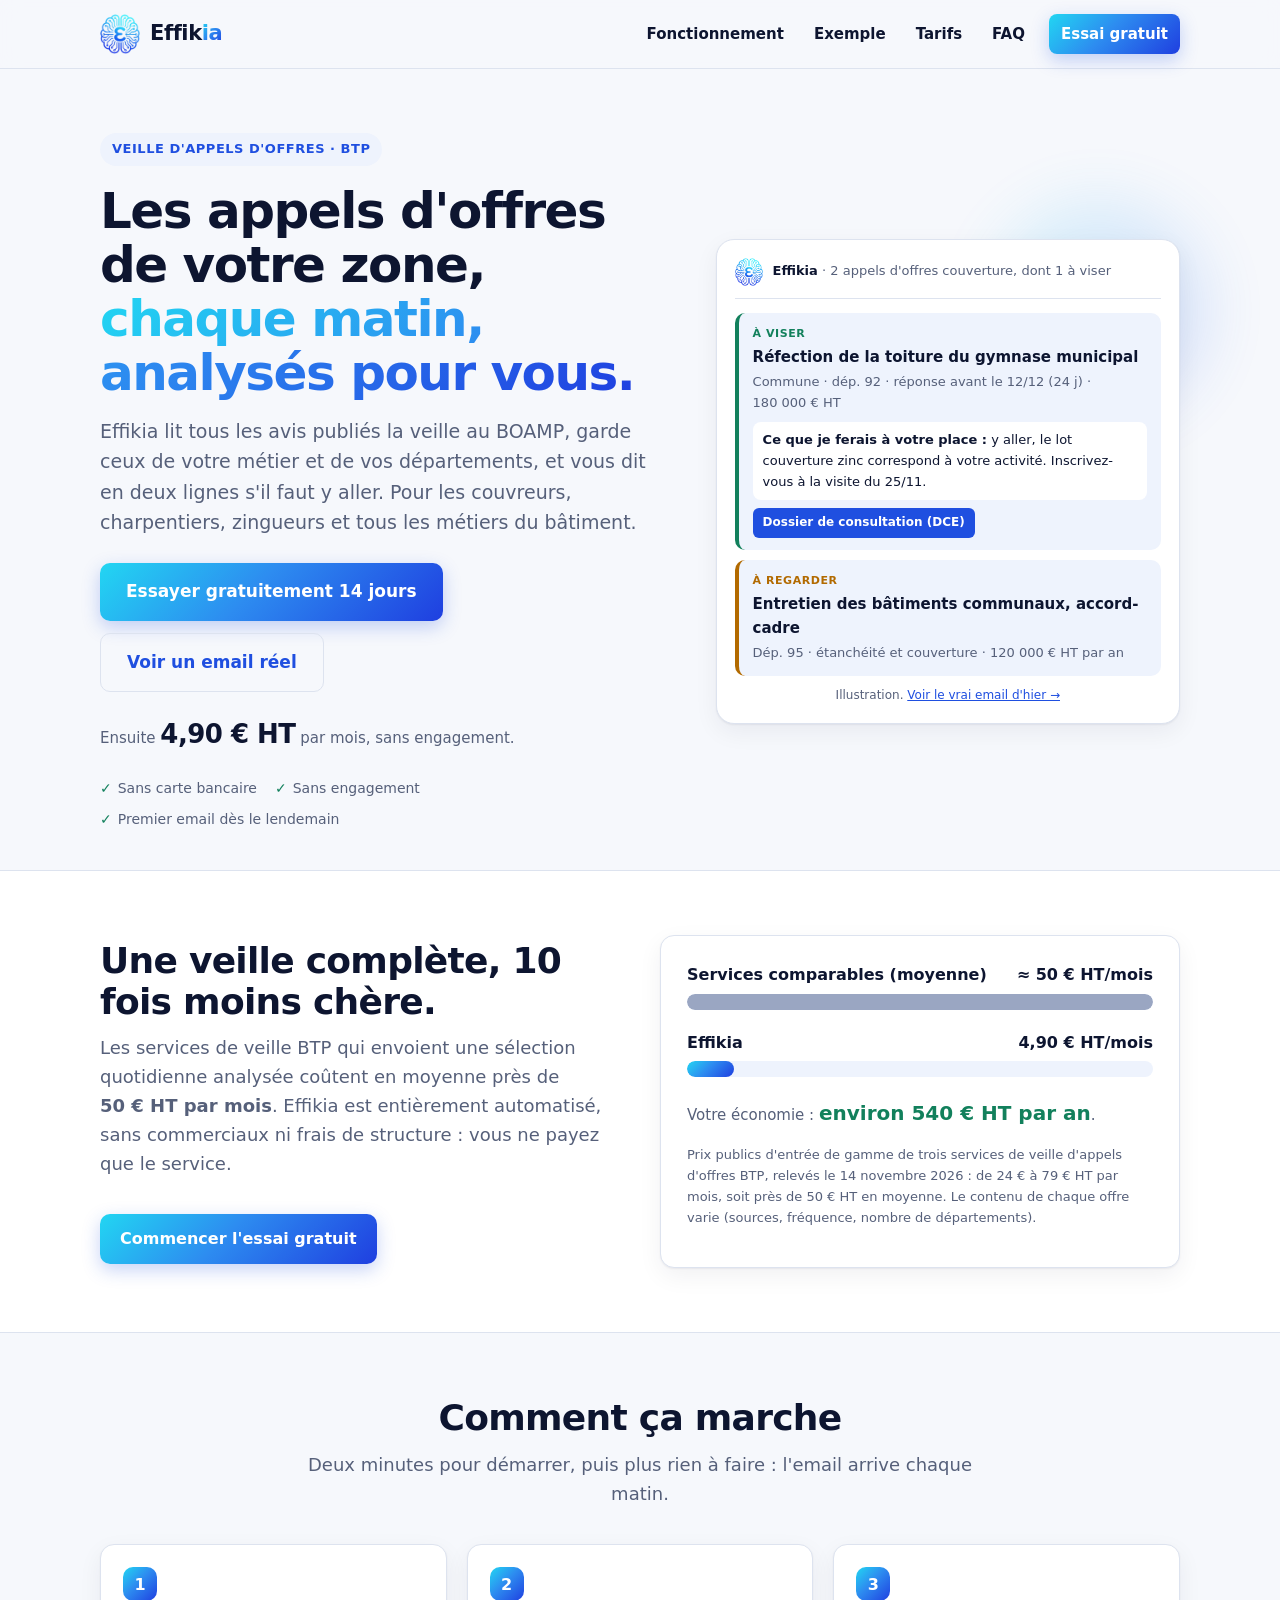
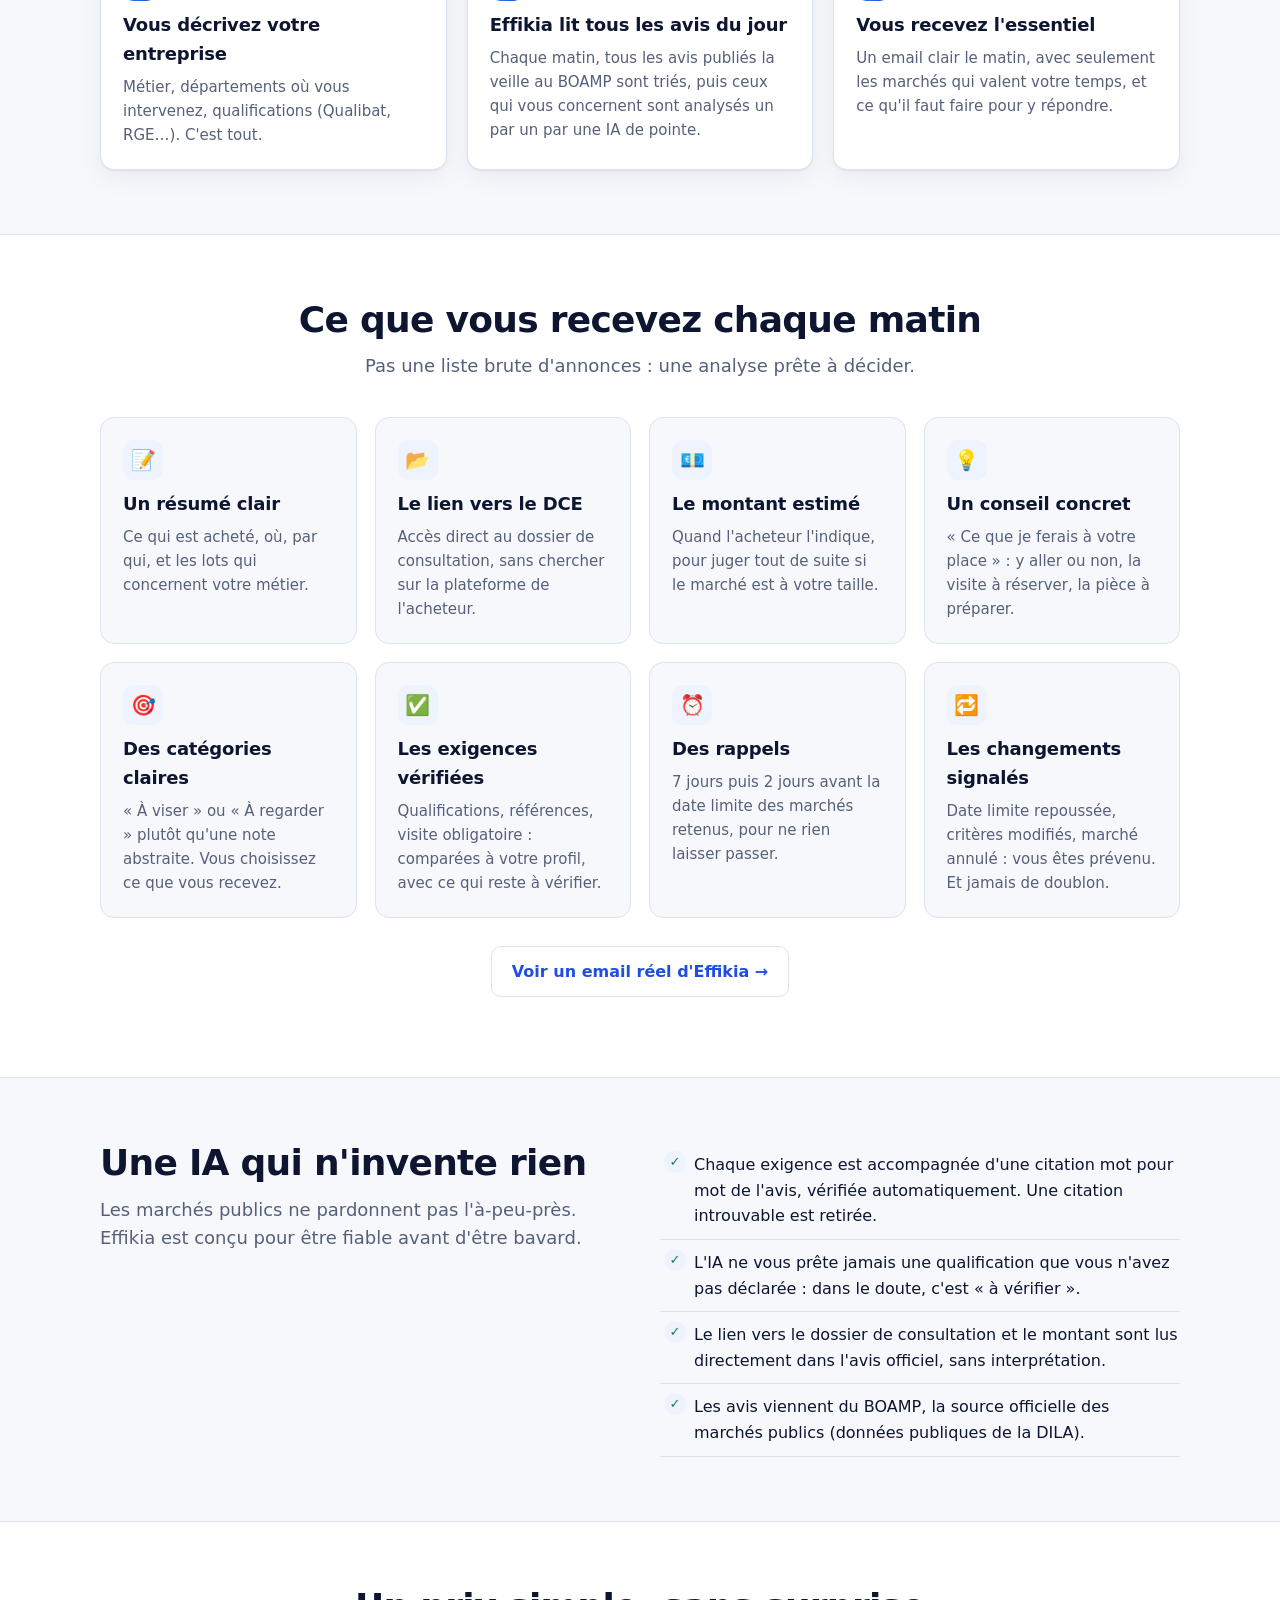
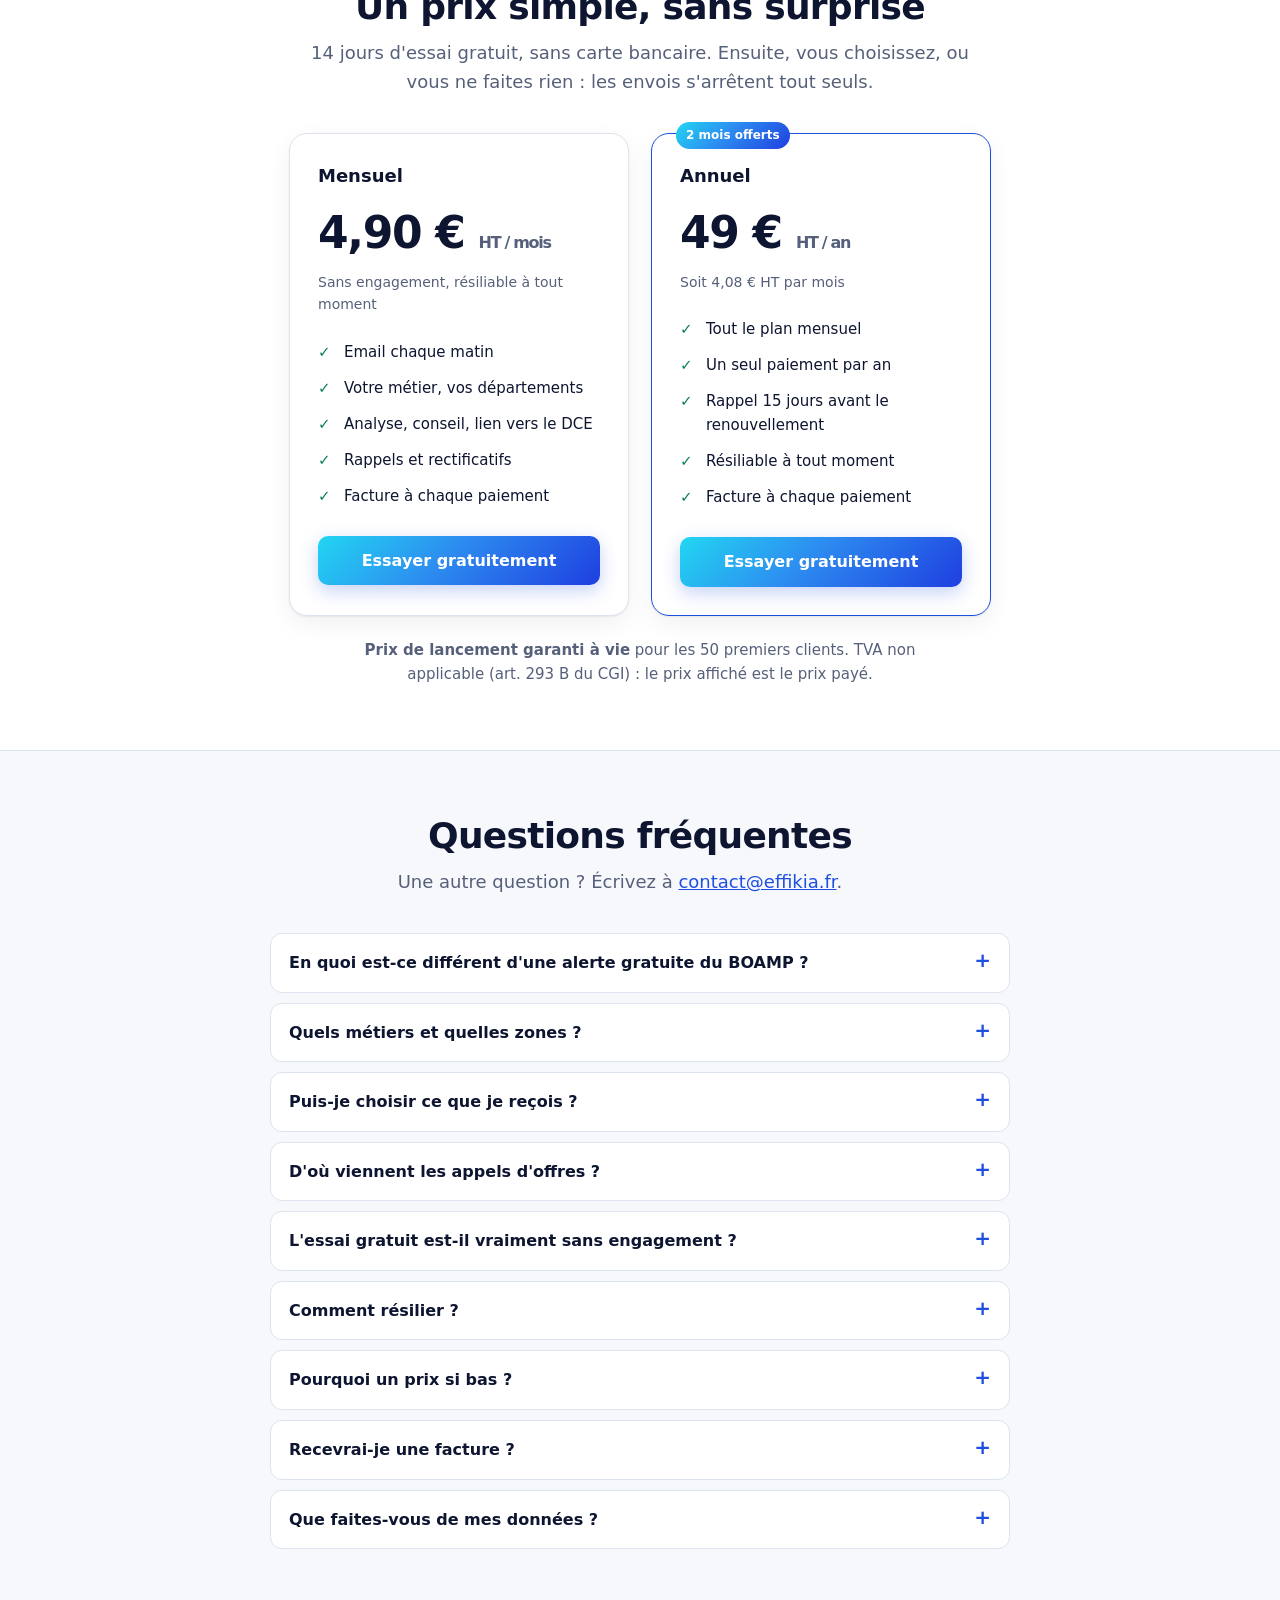
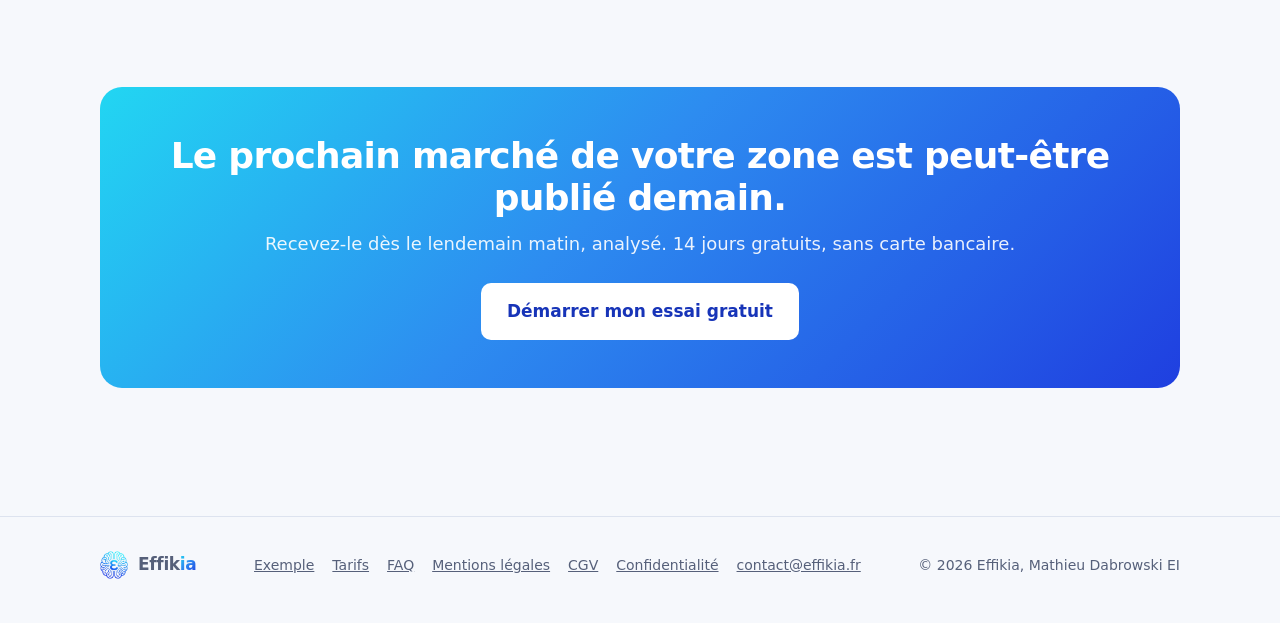
==== commit 28cb1f4b: "Catégories À viser / À regarder, FAQ « Puis-je choisir ce que je reçois ? », comparaison de prix pré" ====
--- a/index.html
+++ b/index.html
@@ -44,16 +44,16 @@
       </ul>
     </div>
     <div class="mock" aria-label="Aperçu d'un email du matin (illustration)">
-      <div class="mock-head"><img src="img/logo-96.png" alt=""><div><b>Effikia</b> · 3 appels d'offres couverture, dont 1 prioritaire</div></div>
+      <div class="mock-head"><img src="img/logo-96.png" alt=""><div><b>Effikia</b> · 2 appels d'offres couverture, dont 1 à viser</div></div>
       <div class="tender">
-        <div class="tag">PRIORITAIRE · PERTINENCE 88/100</div>
+        <div class="tag">À VISER</div>
         <div class="t">Réfection de la toiture du gymnase municipal</div>
         <div class="m">Commune · dép. 92 · réponse avant le 12/12 (24 j) · 180&nbsp;000&nbsp;€&nbsp;HT</div>
         <div class="advice"><b>Ce que je ferais à votre place :</b> y aller, le lot couverture zinc correspond à votre activité. Inscrivez-vous à la visite du 25/11.</div>
         <span class="dce">Dossier de consultation (DCE)</span>
       </div>
       <div class="tender warn">
-        <div class="tag">À ÉTUDIER · PERTINENCE 55/100</div>
+        <div class="tag">À REGARDER</div>
         <div class="t">Entretien des bâtiments communaux, accord-cadre</div>
         <div class="m">Dép. 95 · étanchéité et couverture · 120&nbsp;000&nbsp;€&nbsp;HT par an</div>
       </div>
@@ -66,7 +66,7 @@
   <div class="wrap compare">
     <div>
       <h2>Une veille complète, 10 fois moins chère.</h2>
-      <p class="section-lead">Les services de veille d'appels d'offres pour le BTP coûtent en moyenne près de <strong>50&nbsp;€&nbsp;HT par mois</strong>. Effikia est entièrement automatisé, sans commerciaux ni frais de structure : vous ne payez que le service.</p>
+      <p class="section-lead">Les services de veille BTP qui envoient une sélection quotidienne analysée coûtent en moyenne près de <strong>50&nbsp;€&nbsp;HT par mois</strong>. Effikia est entièrement automatisé, sans commerciaux ni frais de structure : vous ne payez que le service.</p>
       <a class="btn" href="essai.html">Commencer l'essai gratuit</a>
     </div>
     <div class="bars">
@@ -109,10 +109,10 @@
       <div class="card"><div class="ico">📂</div><h3>Le lien vers le DCE</h3><p>Accès direct au dossier de consultation, sans chercher sur la plateforme de l'acheteur.</p></div>
       <div class="card"><div class="ico">💶</div><h3>Le montant estimé</h3><p>Quand l'acheteur l'indique, pour juger tout de suite si le marché est à votre taille.</p></div>
       <div class="card"><div class="ico">💡</div><h3>Un conseil concret</h3><p>« Ce que je ferais à votre place » : y aller ou non, la visite à réserver, la pièce à préparer.</p></div>
+      <div class="card"><div class="ico">🎯</div><h3>Des catégories claires</h3><p>« À viser » ou « À regarder » plutôt qu'une note abstraite. Vous choisissez ce que vous recevez.</p></div>
       <div class="card"><div class="ico">✅</div><h3>Les exigences vérifiées</h3><p>Qualifications, références, visite obligatoire : comparées à votre profil, avec ce qui reste à vérifier.</p></div>
       <div class="card"><div class="ico">⏰</div><h3>Des rappels</h3><p>7 jours puis 2 jours avant la date limite des marchés retenus, pour ne rien laisser passer.</p></div>
-      <div class="card"><div class="ico">🔁</div><h3>Les changements signalés</h3><p>Date limite repoussée, critères modifiés, marché annulé : vous êtes prévenu.</p></div>
-      <div class="card"><div class="ico">🧹</div><h3>Zéro doublon</h3><p>Un marché republié n'est jamais renvoyé deux fois. Seul le nouveau arrive.</p></div>
+      <div class="card"><div class="ico">🔁</div><h3>Les changements signalés</h3><p>Date limite repoussée, critères modifiés, marché annulé : vous êtes prévenu. Et jamais de doublon.</p></div>
     </div>
     <p class="center" style="margin-top:28px"><a class="btn ghost" href="exemple.html">Voir un email réel d'Effikia →</a></p>
   </div>
@@ -166,6 +166,7 @@
     <p class="section-lead center">Une autre question ? Écrivez à <a href="mailto:contact@effikia.fr">contact@effikia.fr</a>.</p>
     <details><summary>En quoi est-ce différent d'une alerte gratuite du BOAMP ?</summary><p>Une alerte gratuite envoie tout ce qui contient un mot-clé, y compris les marchés hors de votre zone, trop gros ou sans rapport avec votre métier. Effikia lit chaque avis, écarte ce qui ne vous concerne pas, et vous explique pourquoi les autres valent le coup, avec le lien vers le dossier et ce qu'il faut préparer.</p></details>
     <details><summary>Quels métiers et quelles zones ?</summary><p>Effikia est spécialisé dans la couverture, la charpente et la zinguerie, et couvre aussi le bâtiment tous métiers. Vous choisissez jusqu'à 15 départements, en France métropolitaine et dans les départements d'outre-mer.</p></details>
+    <details><summary>Puis-je choisir ce que je reçois ?</summary><p>Oui. Chaque marché est classé « À viser » (votre métier, votre zone, votre taille), « À regarder » (intéressant mais à vérifier) ou « Pour information » (votre métier n'y est qu'une petite partie, ou seulement en sous-traitance). Par défaut, vous recevez les deux premières catégories ; le lien « Modifier » en bas de chaque email permet de changer ce choix, ainsi que vos départements et votre activité.</p></details>
     <details><summary>D'où viennent les appels d'offres ?</summary><p>Du BOAMP, le Bulletin officiel des annonces des marchés publics, où sont publiés les marchés publics à partir de 90&nbsp;000&nbsp;€ HT ainsi que de nombreux marchés plus petits. Ce sont des données publiques de la DILA.</p></details>
     <details><summary>L'essai gratuit est-il vraiment sans engagement ?</summary><p>Oui. Aucune carte bancaire n'est demandée. Deux jours avant la fin, vous recevez un bilan de votre essai. Si vous ne souhaitez pas continuer, il n'y a rien à faire : les envois s'arrêtent d'eux-mêmes.</p></details>
     <details><summary>Comment résilier ?</summary><p>À tout moment : le lien « Me désabonner » en bas de chaque email prépare la demande, il suffit de l'envoyer. Les abonnés peuvent aussi résilier depuis leur espace de gestion d'abonnement. La résiliation prend effet à la fin de la période déjà payée.</p></details>
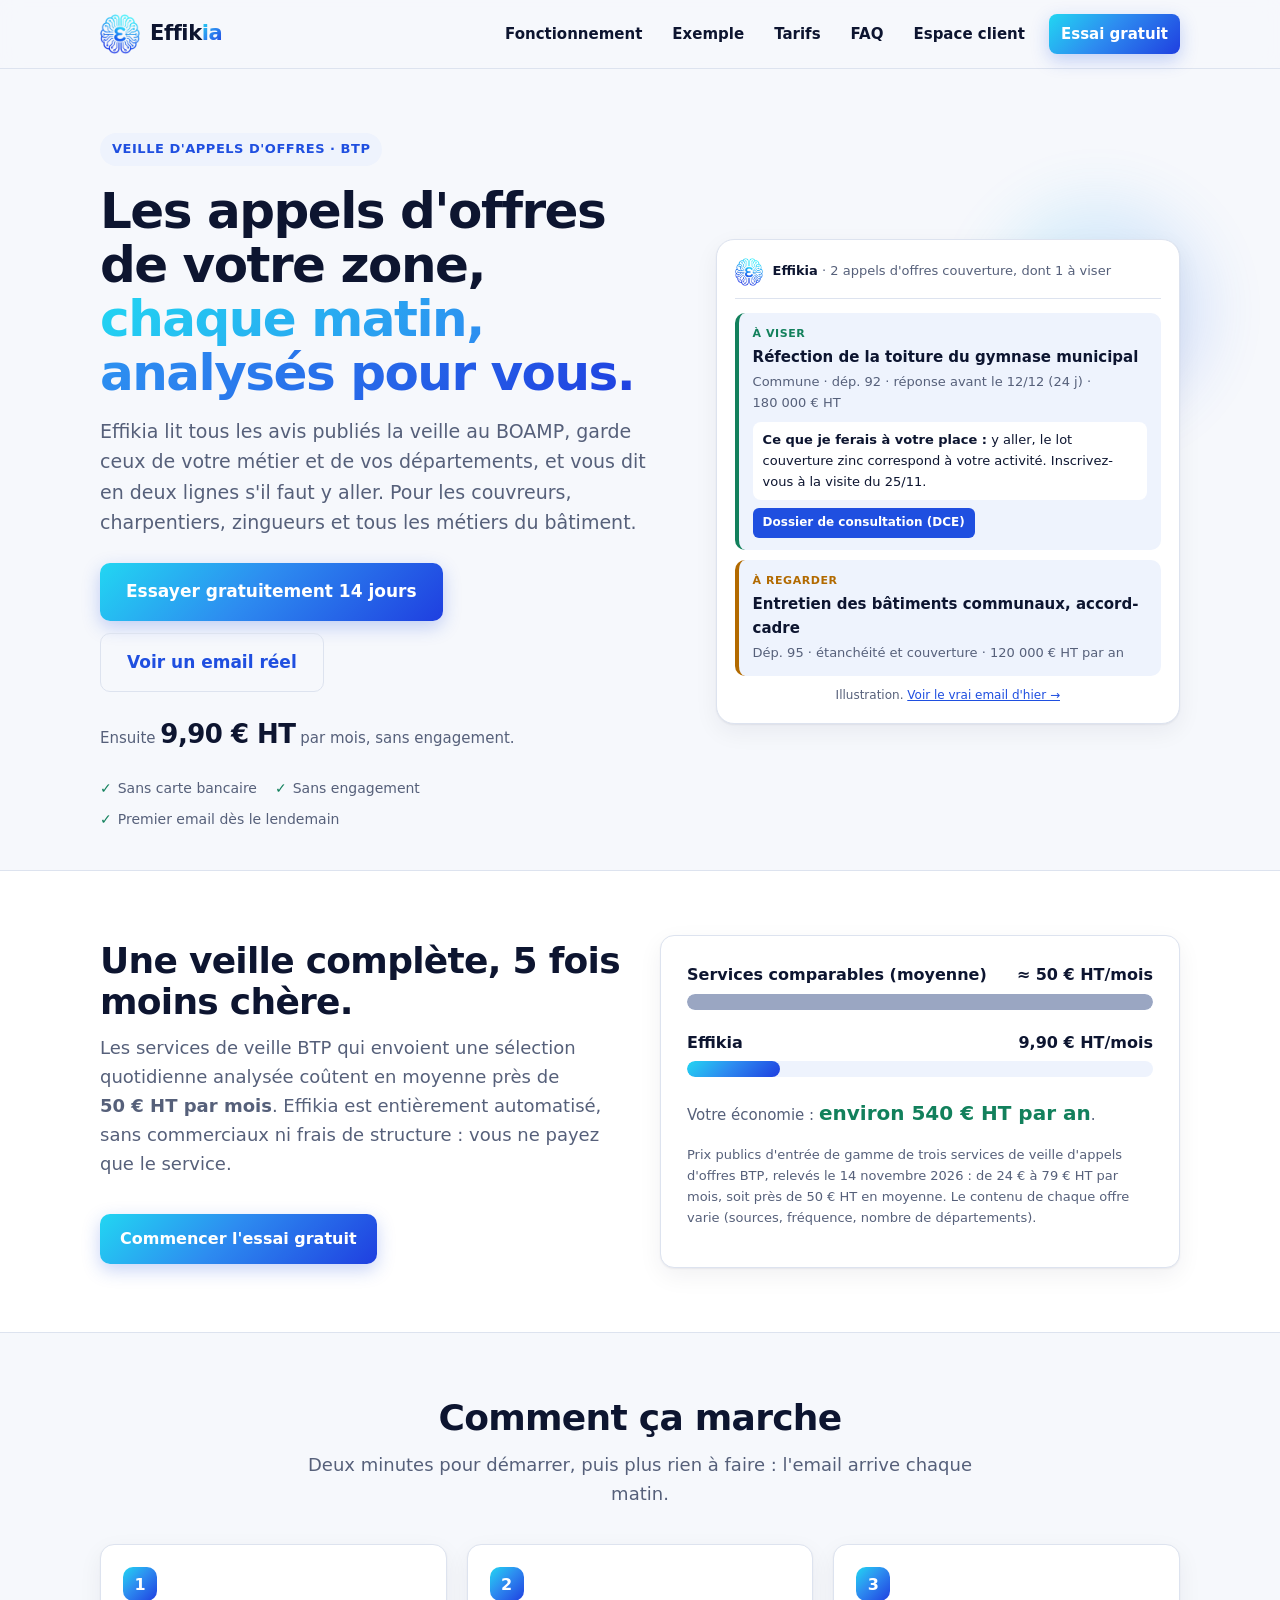
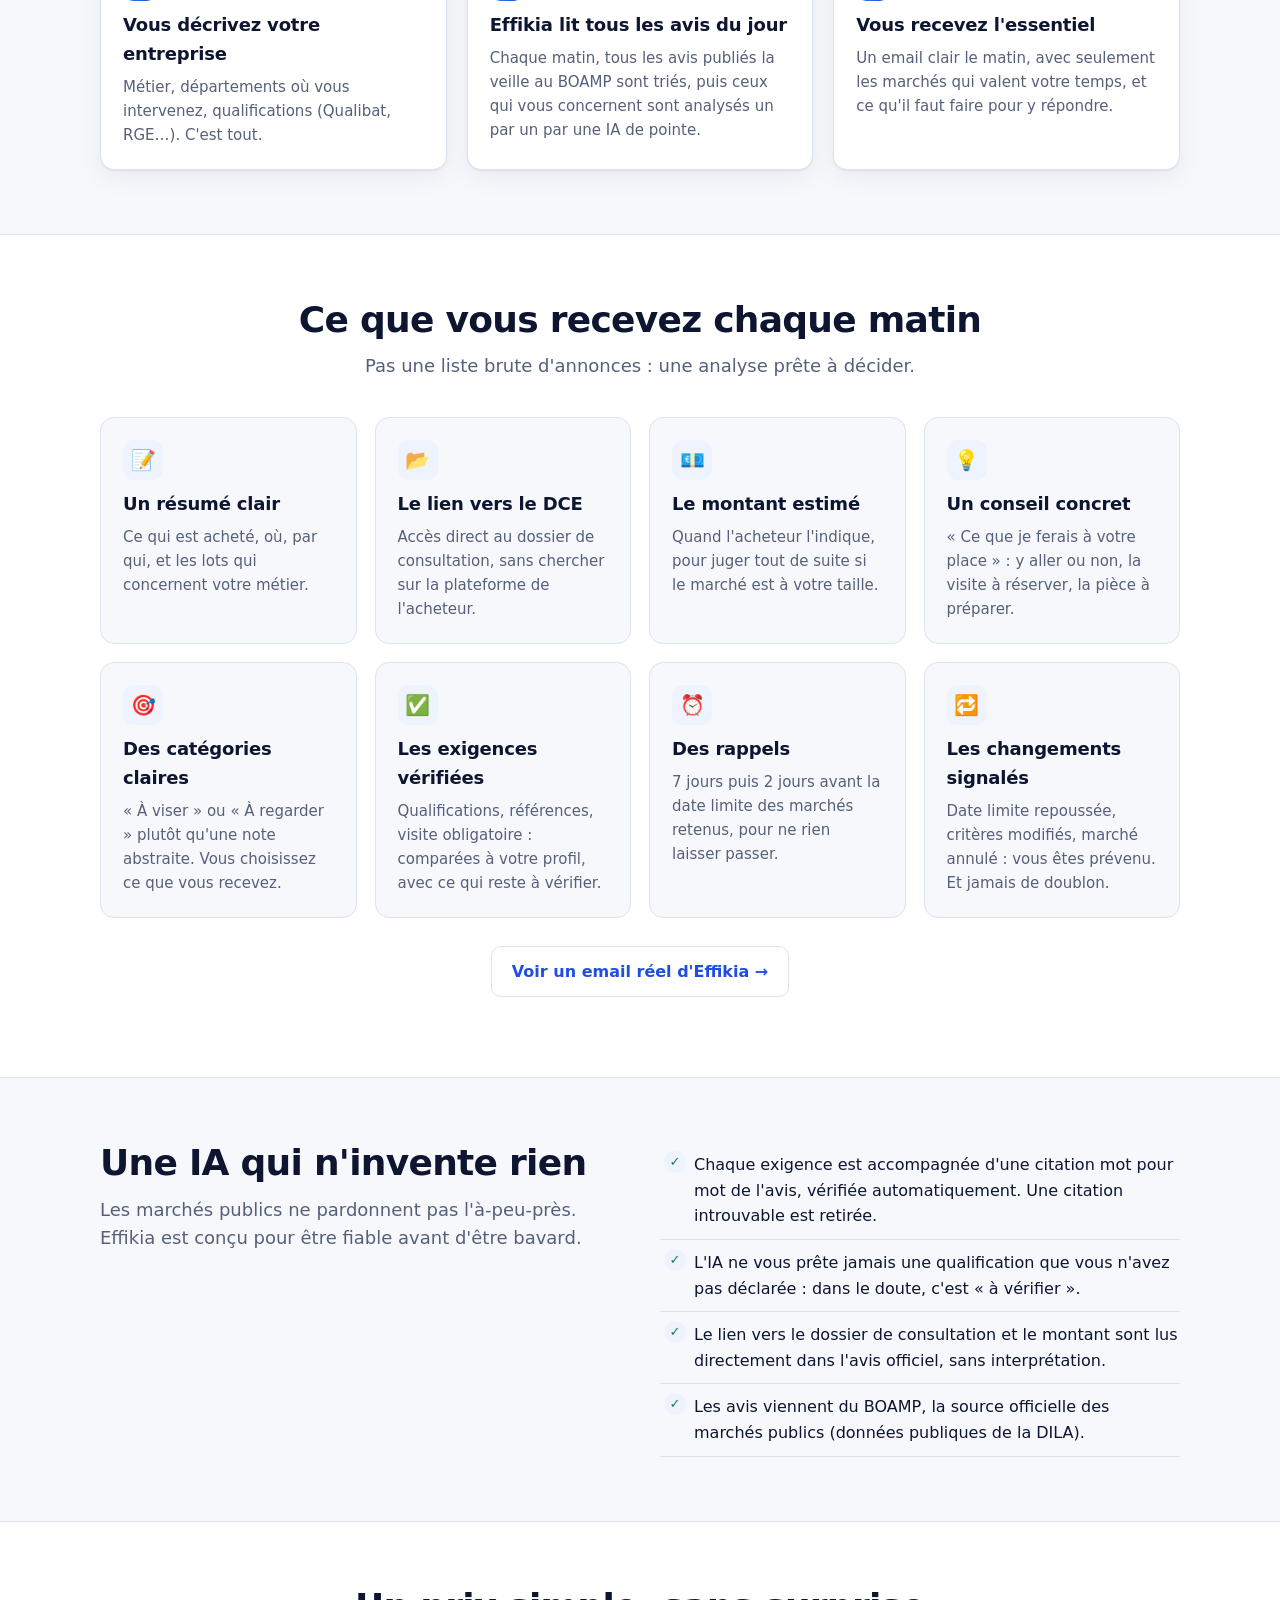
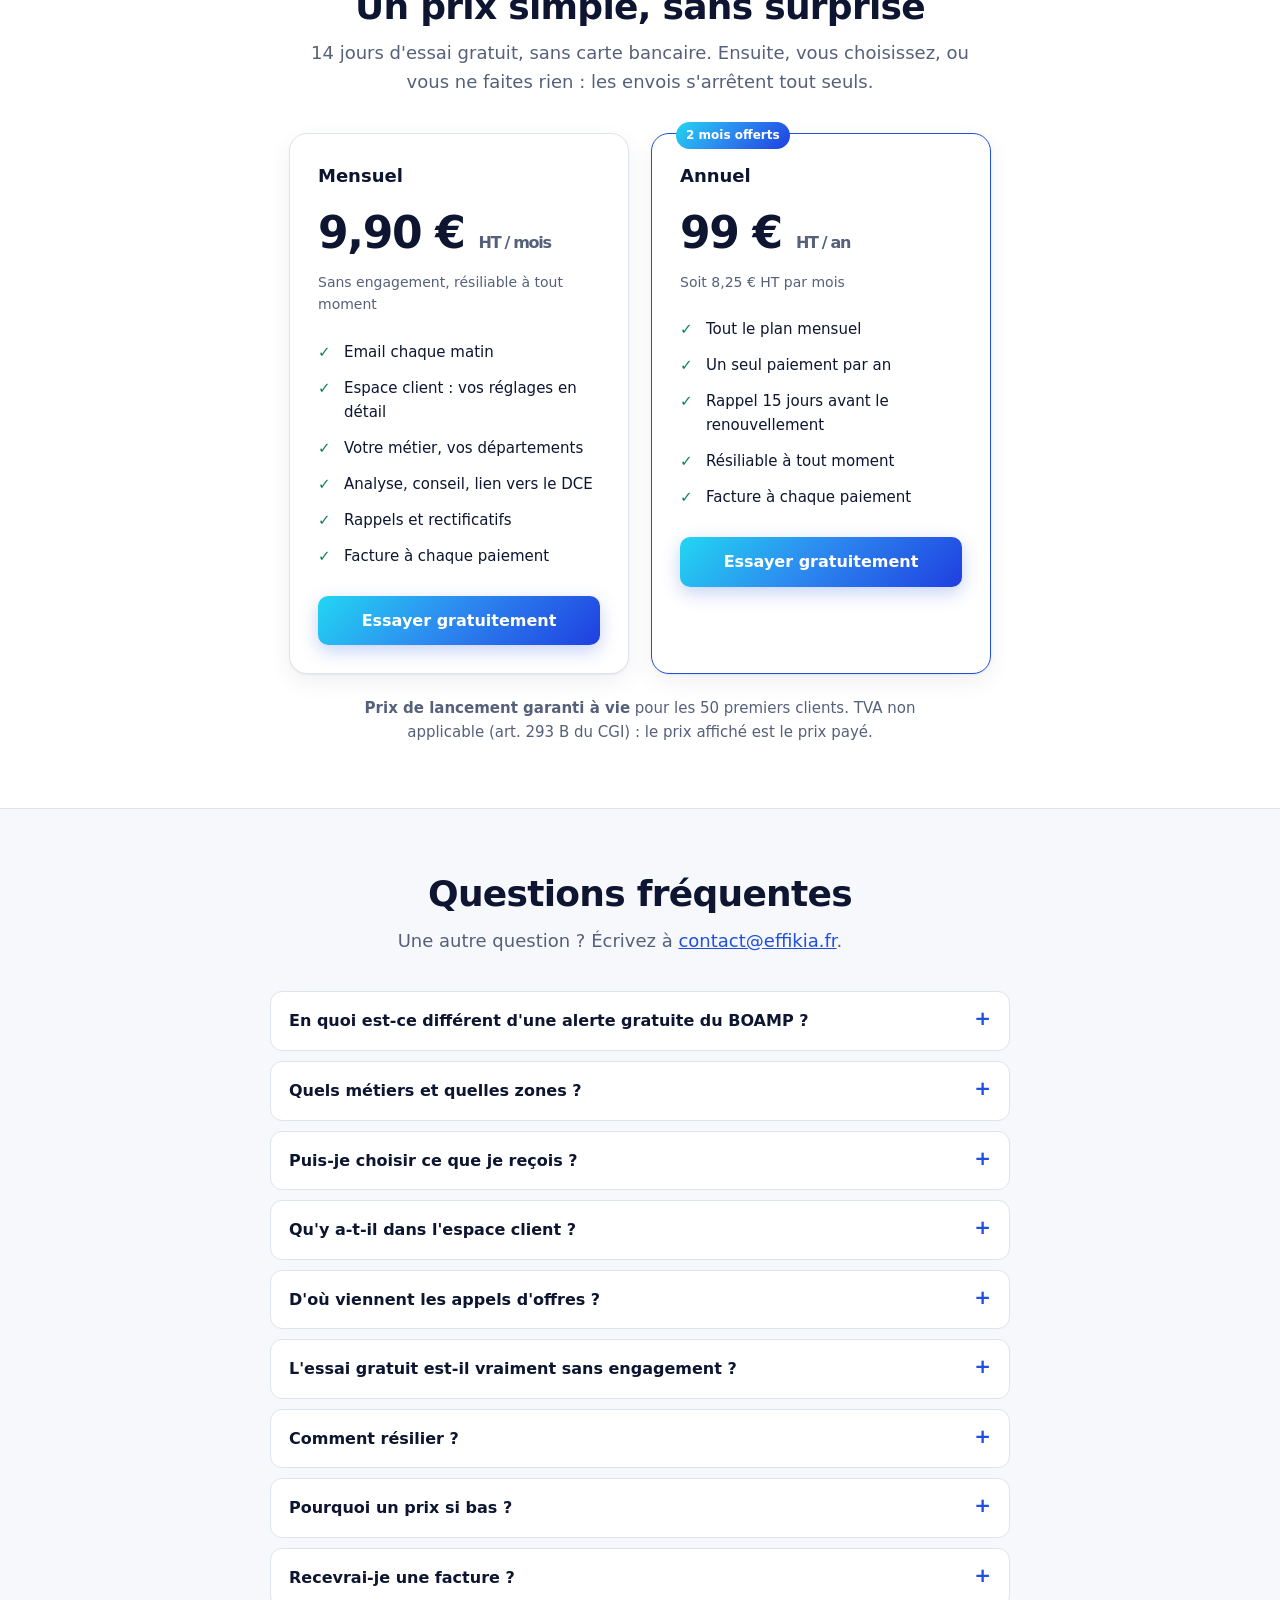
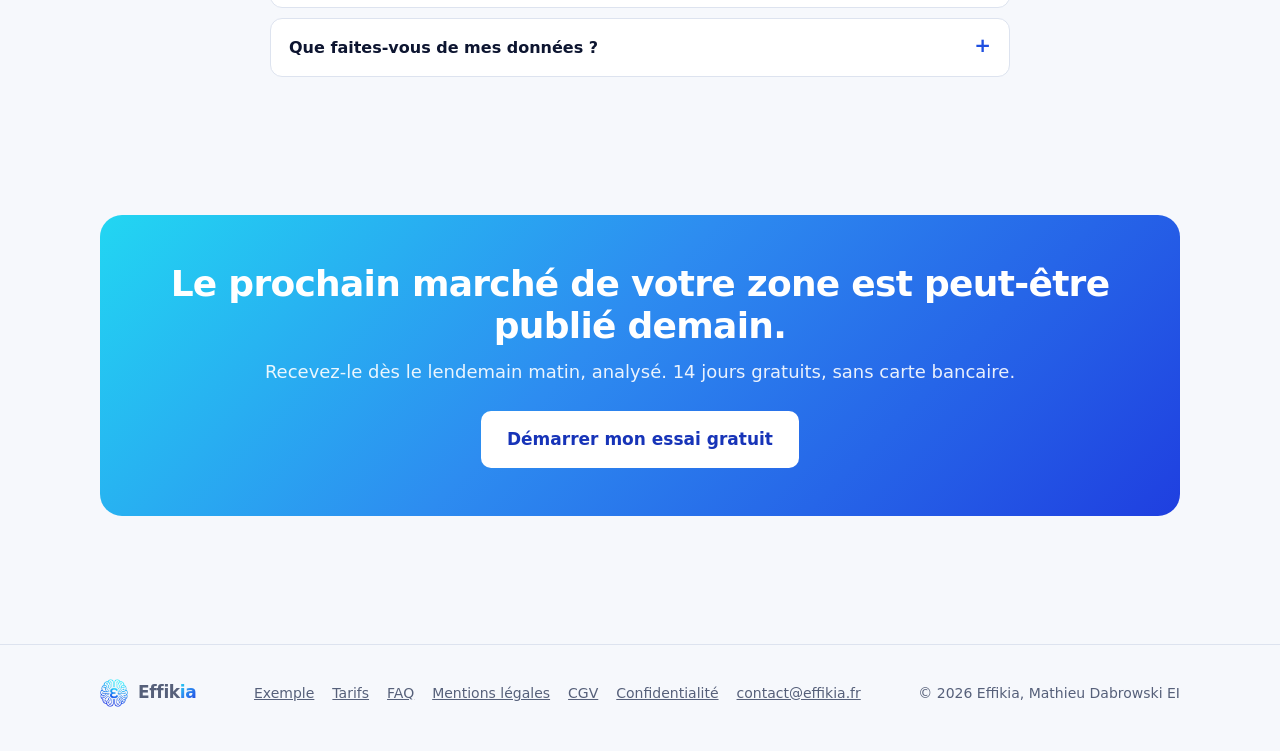
==== commit d66eca57: "Nouveau prix (9,90 € HT par mois, 99 € HT par an), CGV 1.5, espace client, politique de confidential" ====
--- a/index.html
+++ b/index.html
@@ -2,11 +2,11 @@
 <html lang="fr">
 <head>
 <meta charset="utf-8"><meta name="viewport" content="width=device-width,initial-scale=1">
-<title>Effikia · Veille d'appels d'offres BTP à 4,90 € HT par mois</title>
-<meta name="description" content="Chaque matin, les appels d'offres publics de votre métier et de vos départements, analysés par IA : résumé, lien vers le dossier de consultation, exigences et conseil. 4,90 € HT par mois, essai gratuit 14 jours sans carte bancaire.">
+<title>Effikia · Veille d'appels d'offres BTP à 9,90 € HT par mois</title>
+<meta name="description" content="Chaque matin, les appels d'offres publics de votre métier et de vos départements, analysés par IA : résumé, lien vers le dossier de consultation, exigences et conseil. 9,90 € HT par mois, essai gratuit 14 jours sans carte bancaire.">
 <link rel="icon" type="image/png" sizes="32x32" href="img/favicon-32.png">
 <link rel="apple-touch-icon" href="img/apple-touch-icon.png">
-<meta property="og:title" content="Effikia · Veille d'appels d'offres BTP à 4,90 € HT par mois">
+<meta property="og:title" content="Effikia · Veille d'appels d'offres BTP à 9,90 € HT par mois">
 <meta property="og:description" content="Les appels d'offres de votre métier et de votre zone, chaque matin, analysés pour vous.">
 <meta property="og:image" content="https://effikia.fr/img/logo.png">
 <link rel="stylesheet" href="style.css">
@@ -22,6 +22,7 @@
       <a href="exemple.html">Exemple</a>
       <a href="index.html#tarifs">Tarifs</a>
       <a href="index.html#faq">FAQ</a>
+      <a href="https://espace.effikia.fr/">Espace client</a>
       <a class="btn" href="essai.html">Essai gratuit</a>
     </nav>
   </div>
@@ -38,7 +39,7 @@
         <a class="btn lg" href="essai.html">Essayer gratuitement 14 jours</a>
         <a class="btn ghost lg" href="exemple.html">Voir un email réel</a>
       </div>
-      <p class="price-tag">Ensuite <strong>4,90&nbsp;€&nbsp;HT</strong> par mois, sans engagement.</p>
+      <p class="price-tag">Ensuite <strong>9,90&nbsp;€&nbsp;HT</strong> par mois, sans engagement.</p>
       <ul class="reassure">
         <li>Sans carte bancaire</li><li>Sans engagement</li><li>Premier email dès le lendemain</li>
       </ul>
@@ -65,7 +66,7 @@
 <section class="block alt" id="prix">
   <div class="wrap compare">
     <div>
-      <h2>Une veille complète, 10 fois moins chère.</h2>
+      <h2>Une veille complète, 5 fois moins chère.</h2>
       <p class="section-lead">Les services de veille BTP qui envoient une sélection quotidienne analysée coûtent en moyenne près de <strong>50&nbsp;€&nbsp;HT par mois</strong>. Effikia est entièrement automatisé, sans commerciaux ni frais de structure : vous ne payez que le service.</p>
       <a class="btn" href="essai.html">Commencer l'essai gratuit</a>
     </div>
@@ -75,8 +76,8 @@
         <div class="bar-track"><div class="bar-fill" style="width:100%"></div></div>
       </div>
       <div class="bar">
-        <div class="bar-label"><span>Effikia</span><span>4,90&nbsp;€&nbsp;HT/mois</span></div>
-        <div class="bar-track"><div class="bar-fill us" style="width:10%"></div></div>
+        <div class="bar-label"><span>Effikia</span><span>9,90&nbsp;€&nbsp;HT/mois</span></div>
+        <div class="bar-track"><div class="bar-fill us" style="width:20%"></div></div>
       </div>
       <p class="saving">Votre économie : <strong>environ 540&nbsp;€&nbsp;HT par an</strong>.</p>
       <p class="fineprint">Prix publics d'entrée de gamme de trois services de veille d'appels d'offres BTP, relevés le 14&nbsp;novembre&nbsp;2026 : de 24&nbsp;€ à 79&nbsp;€ HT par mois, soit près de 50&nbsp;€ HT en moyenne. Le contenu de chaque offre varie (sources, fréquence, nombre de départements).</p>
@@ -142,16 +143,16 @@
     <div class="plans">
       <div class="plan">
         <h3>Mensuel</h3>
-        <p class="amount">4,90&nbsp;€ <small>HT / mois</small></p>
+        <p class="amount">9,90&nbsp;€ <small>HT / mois</small></p>
         <p class="sub">Sans engagement, résiliable à tout moment</p>
-        <ul><li>Email chaque matin</li><li>Votre métier, vos départements</li><li>Analyse, conseil, lien vers le DCE</li><li>Rappels et rectificatifs</li><li>Facture à chaque paiement</li></ul>
+        <ul><li>Email chaque matin</li><li>Espace client : vos réglages en détail</li><li>Votre métier, vos départements</li><li>Analyse, conseil, lien vers le DCE</li><li>Rappels et rectificatifs</li><li>Facture à chaque paiement</li></ul>
         <a class="btn" href="essai.html">Essayer gratuitement</a>
       </div>
       <div class="plan best">
         <span class="badge">2 mois offerts</span>
         <h3>Annuel</h3>
-        <p class="amount">49&nbsp;€ <small>HT / an</small></p>
-        <p class="sub">Soit 4,08&nbsp;€ HT par mois</p>
+        <p class="amount">99&nbsp;€ <small>HT / an</small></p>
+        <p class="sub">Soit 8,25&nbsp;€ HT par mois</p>
         <ul><li>Tout le plan mensuel</li><li>Un seul paiement par an</li><li>Rappel 15 jours avant le renouvellement</li><li>Résiliable à tout moment</li><li>Facture à chaque paiement</li></ul>
         <a class="btn" href="essai.html">Essayer gratuitement</a>
       </div>
@@ -166,7 +167,8 @@
     <p class="section-lead center">Une autre question ? Écrivez à <a href="mailto:contact@effikia.fr">contact@effikia.fr</a>.</p>
     <details><summary>En quoi est-ce différent d'une alerte gratuite du BOAMP ?</summary><p>Une alerte gratuite envoie tout ce qui contient un mot-clé, y compris les marchés hors de votre zone, trop gros ou sans rapport avec votre métier. Effikia lit chaque avis, écarte ce qui ne vous concerne pas, et vous explique pourquoi les autres valent le coup, avec le lien vers le dossier et ce qu'il faut préparer.</p></details>
     <details><summary>Quels métiers et quelles zones ?</summary><p>Effikia est spécialisé dans la couverture, la charpente et la zinguerie, et couvre aussi le bâtiment tous métiers. Vous choisissez jusqu'à 15 départements, en France métropolitaine et dans les départements d'outre-mer.</p></details>
-    <details><summary>Puis-je choisir ce que je reçois ?</summary><p>Oui. Chaque marché est classé « À viser » (votre métier, votre zone, votre taille), « À regarder » (intéressant mais à vérifier) ou « Pour information » (votre métier n'y est qu'une petite partie, ou seulement en sous-traitance). Par défaut, vous recevez les deux premières catégories ; le lien « Modifier » en bas de chaque email permet de changer ce choix, ainsi que vos départements et votre activité.</p></details>
+    <details><summary>Puis-je choisir ce que je reçois ?</summary><p>Oui. Chaque marché est classé « À viser » (votre métier, votre zone, votre taille), « À regarder » (intéressant mais à vérifier) ou « Pour information » (votre métier n'y est qu'une petite partie, ou seulement en sous-traitance). Par défaut, vous recevez les deux premières catégories ; votre espace client permet de changer ce choix, ainsi que vos départements, votre activité, vos montants, vos mots-clés et les acheteurs à ignorer.</p></details>
+    <details><summary>Qu'y a-t-il dans l'espace client ?</summary><p>Tous vos réglages : départements, activité, qualifications, références, montants, mots-clés à ajouter ou à écarter, acheteurs à ignorer, catégories reçues et adresses de réception. Un bouton « Tester mes réglages » vous envoie la liste des marchés qu'ils auraient retenus sur les 30 derniers jours. On s'y connecte par un lien reçu par email, sans mot de passe, ou directement depuis l'email du matin.</p></details>
     <details><summary>D'où viennent les appels d'offres ?</summary><p>Du BOAMP, le Bulletin officiel des annonces des marchés publics, où sont publiés les marchés publics à partir de 90&nbsp;000&nbsp;€ HT ainsi que de nombreux marchés plus petits. Ce sont des données publiques de la DILA.</p></details>
     <details><summary>L'essai gratuit est-il vraiment sans engagement ?</summary><p>Oui. Aucune carte bancaire n'est demandée. Deux jours avant la fin, vous recevez un bilan de votre essai. Si vous ne souhaitez pas continuer, il n'y a rien à faire : les envois s'arrêtent d'eux-mêmes.</p></details>
     <details><summary>Comment résilier ?</summary><p>À tout moment : le lien « Me désabonner » en bas de chaque email prépare la demande, il suffit de l'envoyer. Les abonnés peuvent aussi résilier depuis leur espace de gestion d'abonnement. La résiliation prend effet à la fin de la période déjà payée.</p></details>
